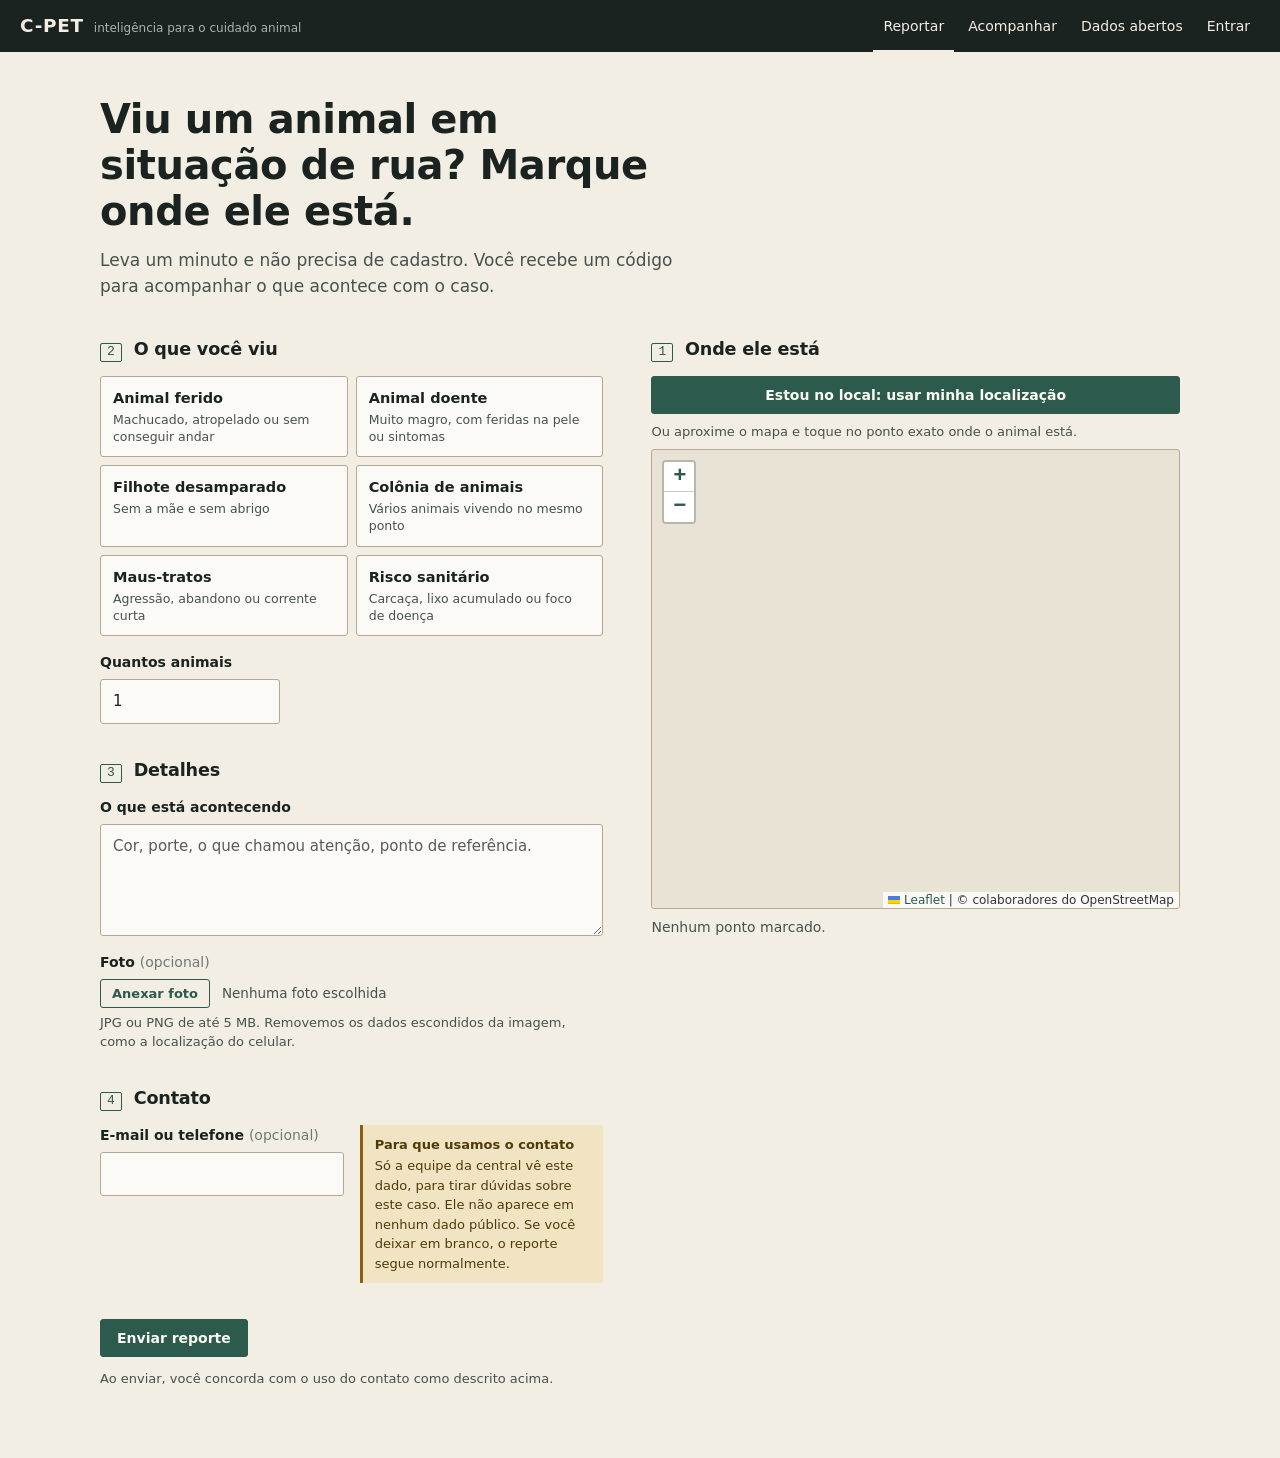
==== src/main/resources/static/index.html @ e772017a "Reporte: rótulo Anexar foto com nome do arquivo e painel centrado nos bairros Co-Authored-By: Claude" ====
<!DOCTYPE html>
<html lang="pt-BR">
<head>
  <meta charset="utf-8">
  <meta name="viewport" content="width=device-width, initial-scale=1">
  <title>Reportar um animal | C-PET</title>
  <meta name="description" content="Reporte um animal em situação de rua e acompanhe o atendimento pelo código do caso.">
  <link rel="stylesheet" href="vendor/bootstrap.min.css">
  <link rel="stylesheet" href="vendor/leaflet/leaflet.css">
  <link rel="stylesheet" href="css/app.css">
  <link rel="stylesheet" href="css/cidadao.css">
</head>
<body>
  <div id="cabecalho"></div>

  <main id="tela-form">
    <section class="abertura">
      <h1>Viu um animal em situação de rua? Marque onde ele está.</h1>
      <p>Leva um minuto e não precisa de cadastro. Você recebe um código para acompanhar o que acontece com o caso.</p>
    </section>

    <form id="form" class="pagina reportar" novalidate>
      <div>
        <section class="passo">
          <h2><span class="n">2</span>O que você viu</h2>
          <div class="tipos" role="radiogroup" aria-label="Tipo da situação">
            <div class="tipo"><input type="radio" name="tipo" id="t-FERIDO" value="FERIDO"><label for="t-FERIDO"><b>Animal ferido</b><span>Machucado, atropelado ou sem conseguir andar</span></label></div>
            <div class="tipo"><input type="radio" name="tipo" id="t-DOENTE" value="DOENTE"><label for="t-DOENTE"><b>Animal doente</b><span>Muito magro, com feridas na pele ou sintomas</span></label></div>
            <div class="tipo"><input type="radio" name="tipo" id="t-FILHOTE" value="FILHOTE"><label for="t-FILHOTE"><b>Filhote desamparado</b><span>Sem a mãe e sem abrigo</span></label></div>
            <div class="tipo"><input type="radio" name="tipo" id="t-COLONIA" value="COLONIA"><label for="t-COLONIA"><b>Colônia de animais</b><span>Vários animais vivendo no mesmo ponto</span></label></div>
            <div class="tipo"><input type="radio" name="tipo" id="t-MAUS_TRATOS" value="MAUS_TRATOS"><label for="t-MAUS_TRATOS"><b>Maus-tratos</b><span>Agressão, abandono ou corrente curta</span></label></div>
            <div class="tipo"><input type="radio" name="tipo" id="t-RISCO_SANITARIO" value="RISCO_SANITARIO"><label for="t-RISCO_SANITARIO"><b>Risco sanitário</b><span>Carcaça, lixo acumulado ou foco de doença</span></label></div>
          </div>
          <div class="erro-campo" id="erro-tipo" hidden></div>

          <div class="campo mt-3" style="max-width:180px">
            <label class="rotulo" for="qtd">Quantos animais</label>
            <input class="form-control mono" id="qtd" name="qtdAnimais" type="number" min="1" max="999" value="1" inputmode="numeric">
          </div>
        </section>

        <section class="passo">
          <h2><span class="n">3</span>Detalhes</h2>
          <div class="campo">
            <label class="rotulo" for="descricao">O que está acontecendo</label>
            <textarea class="form-control" id="descricao" name="descricao" rows="4" maxlength="1000" placeholder="Cor, porte, o que chamou atenção, ponto de referência."></textarea>
          </div>
          <div class="campo">
            <span class="rotulo" id="rotulo-foto">Foto <span class="fraco" style="font-weight:400">(opcional)</span></span>
            <div class="anexo">
              <input class="so-leitor" id="foto" name="foto" type="file" accept="image/jpeg,image/png" aria-describedby="rotulo-foto">
              <label class="btn-c sec pequeno" for="foto">Anexar foto</label>
              <span class="nome-arquivo" id="nome-foto" aria-live="polite">Nenhuma foto escolhida</span>
            </div>
            <span class="ajuda">JPG ou PNG de até 5 MB. Removemos os dados escondidos da imagem, como a localização do celular.</span>
            <div class="erro-campo" id="erro-foto" hidden></div>
          </div>
        </section>

        <section class="passo">
          <h2><span class="n">4</span>Contato</h2>
          <div class="linha-contato">
            <div class="campo mb-0">
              <label class="rotulo" for="contato">E-mail ou telefone <span class="fraco" style="font-weight:400">(opcional)</span></label>
              <input class="form-control" id="contato" name="contato" type="text" maxlength="120" autocomplete="off">
            </div>
            <div class="aviso-consent" id="consentimento">
              <b>Para que usamos o contato</b>
              Só a equipe da central vê este dado, para tirar dúvidas sobre este caso. Ele não aparece em nenhum dado público. Se você deixar em branco, o reporte segue normalmente.
            </div>
          </div>
        </section>

        <div class="alerta-erro mb-3" id="erro-geral" role="alert" tabindex="-1" hidden></div>
        <div class="acoes-form">
          <button class="btn-c" type="submit" id="enviar">Enviar reporte</button>
          <span class="ajuda-envio">Ao enviar, você concorda com o uso do contato como descrito acima.</span>
        </div>
      </div>

      <div class="coluna-mapa">
        <section class="passo" style="margin-bottom:0">
          <h2><span class="n">1</span>Onde ele está</h2>
          <button class="btn-c cheio" type="button" id="localizar">Estou no local: usar minha localização</button>
          <p class="ajuda-envio my-2">Ou aproxime o mapa e toque no ponto exato onde o animal está.</p>
          <div id="mapa" class="mapa" role="application" aria-label="Mapa para marcar o local"></div>
          <p class="leitura-local" id="leitura-local" aria-live="polite">Nenhum ponto marcado.</p>
          <div class="erro-campo" id="erro-local" hidden></div>
        </section>
      </div>
    </form>
  </main>

  <main id="tela-recebido" class="recebido" hidden>
    <h1 id="rec-titulo">Reporte recebido.</h1>
    <div class="carimbo" id="codigo" aria-label="Código de acompanhamento"></div>
    <p id="rec-texto"></p>
    <p>Anote ou tire um print deste código. Com ele você acompanha cada etapa, sem login. Neste aparelho, a página Acompanhar também lembra dele.</p>
    <div class="acoes-form">
      <a class="btn-c" id="ver-andamento" href="acompanhar.html">Acompanhar este caso</a>
      <button class="btn-c sec" type="button" id="copiar">Copiar código</button>
      <a class="btn-c sec" href="index.html">Reportar outro animal</a>
    </div>
  </main>

  <script src="vendor/leaflet/leaflet.js"></script>
  <script src="js/app.js"></script>
  <script src="js/index.js"></script>
</body>
</html>
---- src/main/resources/static/css/app.css ----
/* C-PET: tokens e componentes. Bootstrap fica só com grade e campos. */

@font-face { font-family: "Schibsted Grotesk"; font-weight: 400; font-display: swap; src: url("../fonts/schibsted-grotesk-400.woff2") format("woff2"); }
@font-face { font-family: "Schibsted Grotesk"; font-weight: 500; font-display: swap; src: url("../fonts/schibsted-grotesk-500.woff2") format("woff2"); }
@font-face { font-family: "Schibsted Grotesk"; font-weight: 600; font-display: swap; src: url("../fonts/schibsted-grotesk-600.woff2") format("woff2"); }
@font-face { font-family: "Schibsted Grotesk"; font-weight: 700; font-display: swap; src: url("../fonts/schibsted-grotesk-700.woff2") format("woff2"); }
@font-face { font-family: "IBM Plex Mono"; font-weight: 400; font-display: swap; src: url("../fonts/ibm-plex-mono-400.woff2") format("woff2"); }
@font-face { font-family: "IBM Plex Mono"; font-weight: 500; font-display: swap; src: url("../fonts/ibm-plex-mono-500.woff2") format("woff2"); }

:root {
  --papel: #F2EEE4;
  --papel-2: #E9E3D5;
  --superficie: #FBFAF6;
  --tinta: #1B2320;
  --tinta-2: #46524C;
  --tinta-3: #6E7A73;
  --linha: #D6CFBF;
  --linha-forte: #B3AA95;
  --musgo: #2C5A4C;
  --musgo-escuro: #1F4136;
  --musgo-claro: #DAE7DF;
  --ferrugem: #B8431D;
  --ferrugem-escuro: #8F3112;
  --ferrugem-claro: #F4DDD3;
  --ocre: #8A5F0E;
  --ocre-claro: #F1E4C3;
  --ok: #2F6B43;

  --fonte: "Schibsted Grotesk", system-ui, sans-serif;
  --mono: "IBM Plex Mono", ui-monospace, monospace;
  --raio: 3px;
  --t: 120ms ease;
}

*, *::before, *::after { box-sizing: border-box; }

html { -webkit-text-size-adjust: 100%; }

body {
  margin: 0;
  background: var(--papel);
  color: var(--tinta);
  font-family: var(--fonte);
  font-size: 15px;
  line-height: 1.5;
  --bs-body-font-family: var(--fonte);
  --bs-body-bg: var(--papel);
  --bs-body-color: var(--tinta);
}

h1, h2, h3, h4 { font-weight: 700; line-height: 1.15; letter-spacing: -0.01em; margin: 0; }
h1 { font-size: clamp(1.7rem, 4.5vw, 2.5rem); }
h2 { font-size: 1.25rem; }
h3 { font-size: 1rem; }
p { margin: 0; }
a { color: var(--musgo); text-underline-offset: 3px; }
a:hover { color: var(--musgo-escuro); }
.mono { font-family: var(--mono); font-feature-settings: "zero" 0; }
.suave { color: var(--tinta-2); }
.fraco { color: var(--tinta-3); }
.so-leitor { position: absolute; width: 1px; height: 1px; overflow: hidden; clip: rect(0 0 0 0); white-space: nowrap; }

:focus-visible { outline: 2px solid var(--musgo); outline-offset: 2px; }

/* Faixa de dados simulados e cabeçalho */
.faixa-demo {
  background: var(--ocre-claro);
  border-bottom: 1px solid #D9C48E;
  color: #5E4209;
  font-size: 12.5px;
  font-weight: 500;
  text-align: center;
  padding: 5px 12px;
  letter-spacing: 0.01em;
}

.topo {
  background: var(--tinta);
  color: var(--papel);
  display: flex;
  align-items: center;
  gap: 24px;
  padding: 0 20px;
  min-height: 52px;
}
.topo a { color: var(--papel); text-decoration: none; }
.marca { font-weight: 700; font-size: 1.15rem; letter-spacing: 0.04em; display: flex; align-items: baseline; gap: 10px; }
.marca small { font-weight: 400; font-size: 12px; color: #A9B3AC; letter-spacing: 0; }
.topo nav { display: flex; gap: 4px; flex-wrap: wrap; margin-left: auto; align-items: center; }
.topo nav a {
  padding: 15px 10px 13px;
  font-size: 14px;
  border-bottom: 2px solid transparent;
  transition: border-color var(--t), color var(--t);
}
.topo nav a:hover { border-bottom-color: #7FA392; }
.topo nav a[aria-current="page"] { border-bottom-color: var(--papel); }
.topo .usuario { font-size: 13px; color: #C9D1CB; display: flex; align-items: center; gap: 12px; }
.topo .usuario button {
  background: none; border: 1px solid #5B6862; color: var(--papel); border-radius: var(--raio);
  padding: 4px 10px; font: inherit; font-size: 12.5px; cursor: pointer; transition: background var(--t);
}
.topo .usuario button:hover { background: #2B3631; }

/* Botões */
.btn-c {
  display: inline-flex; align-items: center; justify-content: center; gap: 8px;
  font: inherit; font-weight: 600; font-size: 14px; line-height: 1;
  padding: 11px 16px; border-radius: var(--raio);
  border: 1px solid var(--musgo); background: var(--musgo); color: var(--superficie);
  cursor: pointer; text-decoration: none;
  transition: background var(--t), border-color var(--t), transform var(--t), color var(--t);
}
.btn-c:hover { background: var(--musgo-escuro); border-color: var(--musgo-escuro); color: var(--superficie); }
.btn-c:active { transform: translateY(1px); }
.btn-c[disabled] { opacity: 0.45; cursor: not-allowed; transform: none; }
.btn-c.sec { background: transparent; color: var(--musgo); }
.btn-c.sec:hover { background: var(--musgo-claro); color: var(--musgo-escuro); }
.btn-c.perigo { background: transparent; color: var(--ferrugem); border-color: var(--ferrugem); }
.btn-c.perigo:hover { background: var(--ferrugem-claro); color: var(--ferrugem-escuro); }
.btn-c.pequeno { padding: 7px 11px; font-size: 13px; }
.btn-c.cheio { width: 100%; }

/* Campos */
.campo { display: block; margin-bottom: 16px; }
.campo > .rotulo { display: block; font-weight: 600; font-size: 14px; margin-bottom: 6px; }
.campo .ajuda { display: block; color: var(--tinta-2); font-size: 13px; margin-top: 5px; }
.form-control, .form-select, textarea.form-control {
  background: var(--superficie); border: 1px solid var(--linha-forte); border-radius: var(--raio);
  color: var(--tinta); font-family: var(--fonte); font-size: 15px; padding: 10px 12px;
  transition: border-color var(--t), box-shadow var(--t);
}
.form-control:focus, .form-select:focus { border-color: var(--musgo); box-shadow: 0 0 0 2px var(--musgo-claro); background: var(--superficie); color: var(--tinta); }
.erro-campo { color: var(--ferrugem-escuro); font-size: 13.5px; margin-top: 6px; }
.alerta-erro { border: 1px solid var(--ferrugem); background: var(--ferrugem-claro); color: var(--ferrugem-escuro); padding: 10px 12px; border-radius: var(--raio); font-size: 14px; }

/* Chips */
.chip {
  display: inline-flex; align-items: center; font-size: 11.5px; font-weight: 600; letter-spacing: 0.03em;
  text-transform: uppercase; padding: 2px 7px; border-radius: 2px; border: 1px solid var(--linha-forte);
  color: var(--tinta-2); background: transparent; white-space: nowrap;
}
.chip.REPORTADO { color: var(--ocre); border-color: #C9AE6B; background: var(--ocre-claro); }
.chip.TRIAGEM { color: var(--tinta); border-color: var(--tinta-2); }
.chip.ENCAMINHADO { color: var(--musgo-escuro); border-color: var(--musgo); background: var(--musgo-claro); }
.chip.ATENDIDO { color: #fff; border-color: var(--ok); background: var(--ok); }
.chip.ARQUIVADO { color: var(--tinta-3); border-style: dashed; }

/* Score */
.score {
  font-family: var(--mono); font-weight: 500; font-size: 13px; min-width: 2.4em; text-align: center;
  padding: 2px 5px; border-radius: 2px; border: 1px solid var(--linha-forte); background: var(--superficie);
}
.score.alto { background: var(--ferrugem); border-color: var(--ferrugem); color: #fff; }
.score.medio { background: var(--ocre-claro); border-color: #C9AE6B; color: var(--ocre); }
.score.baixo { color: var(--tinta-2); }

/* Estruturas de página */
.pagina { max-width: 1120px; margin: 0 auto; padding: 40px 20px 72px; }
.cartao { background: var(--superficie); border: 1px solid var(--linha); border-radius: var(--raio); }
.titulo-secao { font-size: 12px; text-transform: uppercase; letter-spacing: 0.09em; font-weight: 700; color: var(--tinta-2); margin-bottom: 10px; }

.mapa { width: 100%; background: var(--papel-2); border: 1px solid var(--linha-forte); border-radius: var(--raio); z-index: 0; }
.leaflet-container { font-family: var(--fonte); }
.leaflet-container a { color: var(--musgo); }

/* Linha do tempo */
.linha-tempo { list-style: none; margin: 0; padding: 0; position: relative; }
.linha-tempo li { position: relative; padding: 0 0 20px 28px; }
.linha-tempo li::before { content: ""; position: absolute; left: 6px; top: 6px; bottom: -6px; width: 1px; background: var(--linha-forte); }
.linha-tempo li:last-child::before { display: none; }
.linha-tempo li::after {
  content: ""; position: absolute; left: 0; top: 4px; width: 13px; height: 13px; border-radius: 50%;
  background: var(--musgo); border: 2px solid var(--superficie); box-shadow: 0 0 0 1px var(--musgo);
}
.linha-tempo li.futuro::after { background: var(--superficie); box-shadow: 0 0 0 1px var(--linha-forte); }
.linha-tempo li.futuro { color: var(--tinta-3); }
.linha-tempo .quando { font-family: var(--mono); font-size: 12.5px; color: var(--tinta-2); }
.linha-tempo strong { display: block; font-weight: 600; }

@media (max-width: 640px) {
  body { font-size: 15px; }
  .topo { padding: 0 14px; gap: 12px; flex-wrap: wrap; }
  .topo nav { margin-left: 0; width: 100%; }
  .topo nav a { padding: 8px 8px 6px; }
  .pagina { padding: 28px 16px 56px; }
}

@media (prefers-reduced-motion: reduce) {
  * { transition: none !important; }
}
---- src/main/resources/static/css/cidadao.css ----
/* Telas do cidadão: mais respiro, uma tarefa por tela. */

.abertura { padding: 44px 20px 8px; max-width: 1120px; margin: 0 auto; }
.abertura h1 { max-width: 20ch; }
.abertura p { margin-top: 14px; max-width: 56ch; font-size: 17px; color: var(--tinta-2); }

.reportar { display: grid; grid-template-columns: minmax(0, 1fr) minmax(0, 1.05fr); gap: 48px; padding-top: 32px; align-items: start; }
.reportar .coluna-mapa { position: sticky; top: 16px; }
.reportar .mapa { height: 460px; }
.leitura-local { font-size: 14px; margin-top: 8px; min-height: 20px; color: var(--tinta-2); }
.leitura-local.ok { color: var(--musgo-escuro); font-weight: 600; }

.passo { margin-bottom: 36px; }
.passo > h2 { display: flex; align-items: baseline; gap: 12px; font-size: 1.1rem; margin-bottom: 14px; }
.passo > h2 .n { font-family: var(--mono); font-weight: 500; font-size: 13px; color: var(--musgo); border: 1px solid var(--musgo); border-radius: 2px; padding: 1px 6px; }

.tipos { display: grid; grid-template-columns: 1fr 1fr; gap: 8px; }
.tipo { position: relative; }
.tipo input { position: absolute; opacity: 0; inset: 0; cursor: pointer; }
.tipo label {
  display: block; height: 100%; padding: 11px 12px; background: var(--superficie);
  border: 1px solid var(--linha-forte); border-radius: var(--raio); cursor: pointer;
  transition: border-color var(--t), background var(--t);
}
.tipo label b { display: block; font-size: 14.5px; }
.tipo label span { display: block; font-size: 12.5px; color: var(--tinta-2); margin-top: 2px; line-height: 1.35; }
.tipo input:hover + label { border-color: var(--musgo); }
.tipo input:checked + label { border-color: var(--musgo); background: var(--musgo-claro); box-shadow: inset 0 0 0 1px var(--musgo); }
.tipo input:focus-visible + label { outline: 2px solid var(--musgo); outline-offset: 2px; }

.linha-contato { display: grid; grid-template-columns: minmax(0, 1fr) minmax(0, 1fr); gap: 16px; align-items: start; }
.aviso-consent { border-left: 3px solid var(--ocre); background: var(--ocre-claro); padding: 10px 12px; font-size: 13px; color: #4F3A0A; border-radius: 0 var(--raio) var(--raio) 0; }
.aviso-consent b { display: block; margin-bottom: 2px; }

.acoes-form { display: flex; gap: 12px; align-items: center; flex-wrap: wrap; }
.ajuda-envio { font-size: 13px; color: var(--tinta-2); }

/* Confirmação */
.recebido { max-width: 640px; margin: 0 auto; padding: 48px 20px 80px; }
.carimbo {
  display: inline-block; margin: 22px 0 14px; padding: 14px 22px; border: 2px solid var(--tinta);
  font-family: var(--mono); font-weight: 500; font-size: clamp(1.9rem, 8vw, 2.8rem); letter-spacing: 0.08em;
  transform: rotate(-1.5deg); background: var(--superficie);
}
.recebido .acoes-form { margin-top: 26px; }
.recebido p { max-width: 54ch; color: var(--tinta-2); font-size: 16px; }
.recebido p + p { margin-top: 10px; }

/* Acompanhar */
.busca { display: flex; gap: 10px; max-width: 480px; margin-top: 22px; }
.busca input { font-family: var(--mono); text-transform: uppercase; letter-spacing: 0.06em; font-size: 16px; }
.resultado { margin-top: 36px; display: grid; grid-template-columns: minmax(0, 300px) minmax(0, 1fr); gap: 48px; max-width: 860px; }
.resultado dl { margin: 0; }
.resultado dt { font-size: 12px; text-transform: uppercase; letter-spacing: 0.08em; color: var(--tinta-2); font-weight: 700; margin-top: 16px; }
.resultado dt:first-child { margin-top: 0; }
.resultado dd { margin: 3px 0 0; font-size: 16px; }

/* Entrar */
.usuarios { display: grid; grid-template-columns: repeat(3, minmax(0, 1fr)); gap: 12px; margin-top: 28px; }
.usuario-cartao {
  text-align: left; font: inherit; color: inherit; background: var(--superficie);
  border: 1px solid var(--linha-forte); border-radius: var(--raio); padding: 16px; cursor: pointer;
  transition: border-color var(--t), background var(--t);
}
.usuario-cartao:hover { border-color: var(--musgo); background: var(--musgo-claro); }
.usuario-cartao b { display: block; font-size: 16px; }
.usuario-cartao .perfil { margin-top: 10px; display: inline-block; }
.usuario-cartao span.onde { display: block; font-size: 13.5px; color: var(--tinta-2); margin-top: 2px; }

/* Dados abertos */
.numeros { display: grid; grid-template-columns: repeat(3, minmax(0, 1fr)); border: 1px solid var(--linha-forte); background: var(--superficie); margin-top: 28px; }
.numeros > div { padding: 16px 18px; border-left: 1px solid var(--linha); }
.numeros > div:first-child { border-left: 0; }
.numeros .valor { font-family: var(--mono); font-size: 2rem; font-weight: 500; line-height: 1.1; }
.numeros .rotulo { font-size: 13px; color: var(--tinta-2); margin-top: 4px; }
.dados-grade { display: grid; grid-template-columns: minmax(0, 1.25fr) minmax(0, 1fr); gap: 36px; margin-top: 36px; align-items: start; }
.dados-grade .mapa { height: 480px; }
.tabela-bairros { width: 100%; border-collapse: collapse; font-size: 14px; }
.tabela-bairros th { text-align: left; font-size: 12px; text-transform: uppercase; letter-spacing: 0.07em; color: var(--tinta-2); padding: 0 8px 8px 0; border-bottom: 1px solid var(--tinta); }
.tabela-bairros td { padding: 10px 8px 10px 0; border-bottom: 1px solid var(--linha); vertical-align: middle; }
.tabela-bairros tbody th { font-size: 14px; font-weight: 600; text-transform: none; letter-spacing: 0; color: var(--tinta); padding: 10px 8px 10px 0; border-bottom: 1px solid var(--linha); }
.tabela-bairros .num { font-family: var(--mono); text-align: right; }
.barra { height: 6px; background: var(--papel-2); width: 100%; min-width: 60px; }
.barra i { display: block; height: 100%; background: var(--ferrugem); }
.legenda { display: flex; gap: 14px; align-items: center; font-size: 12.5px; color: var(--tinta-2); margin-top: 10px; flex-wrap: wrap; }
.legenda span.q { display: inline-block; width: 14px; height: 14px; margin-right: 5px; vertical-align: -2px; border: 1px solid rgba(0,0,0,.2); }
.nota-privacidade { margin-top: 28px; font-size: 13.5px; color: var(--tinta-2); max-width: 70ch; }

@media (max-width: 900px) {
  .reportar, .dados-grade, .resultado { grid-template-columns: minmax(0, 1fr); gap: 28px; }
  .reportar .coluna-mapa { position: static; order: -1; }
  .reportar .mapa { height: 320px; }
  .usuarios { grid-template-columns: minmax(0, 1fr); }
}
@media (max-width: 560px) {
  .tipos, .linha-contato { grid-template-columns: minmax(0, 1fr); }
  .abertura { padding-top: 30px; }
  .numeros .valor { font-size: 1.5rem; }
  .numeros > div { padding: 12px; }
  .dados-grade .mapa { height: 320px; }
}

/* Dados abertos: filtro, bolhas numeradas e ranking */
.filtro-tipo { margin-top: 28px; max-width: 320px; }
.filtro-tipo .rotulo { display: block; font-weight: 600; font-size: 14px; margin-bottom: 6px; }
.bolha {
  display: flex; align-items: center; justify-content: center; border-radius: 50%; border: 1px solid #1B2320;
  font-family: var(--mono); font-weight: 500; font-size: 13px; opacity: 0.92; cursor: pointer;
}
.ranking { list-style: none; margin: 0; padding: 0; }
.ranking li { display: grid; grid-template-columns: 34px minmax(0, 1fr); gap: 12px; align-items: center; padding: 9px 0; border-top: 1px solid var(--linha); }
.ranking li:first-child { border-top: 1px solid var(--tinta); }
.ranking b { display: block; font-weight: 600; }
.ranking small { display: block; color: var(--tinta-2); font-size: 12.5px; }
.bolha-mini { display: flex; align-items: center; justify-content: center; width: 34px; height: 34px; border-radius: 50%; border: 1px solid #1B2320; font-family: var(--mono); font-weight: 500; }

/* Campo de foto com rótulo próprio */
.anexo { display: flex; align-items: center; gap: 12px; flex-wrap: wrap; }
.anexo input:focus-visible + label { outline: 2px solid var(--musgo); outline-offset: 2px; }
.nome-arquivo { font-size: 13.5px; color: var(--tinta-2); overflow-wrap: anywhere; }
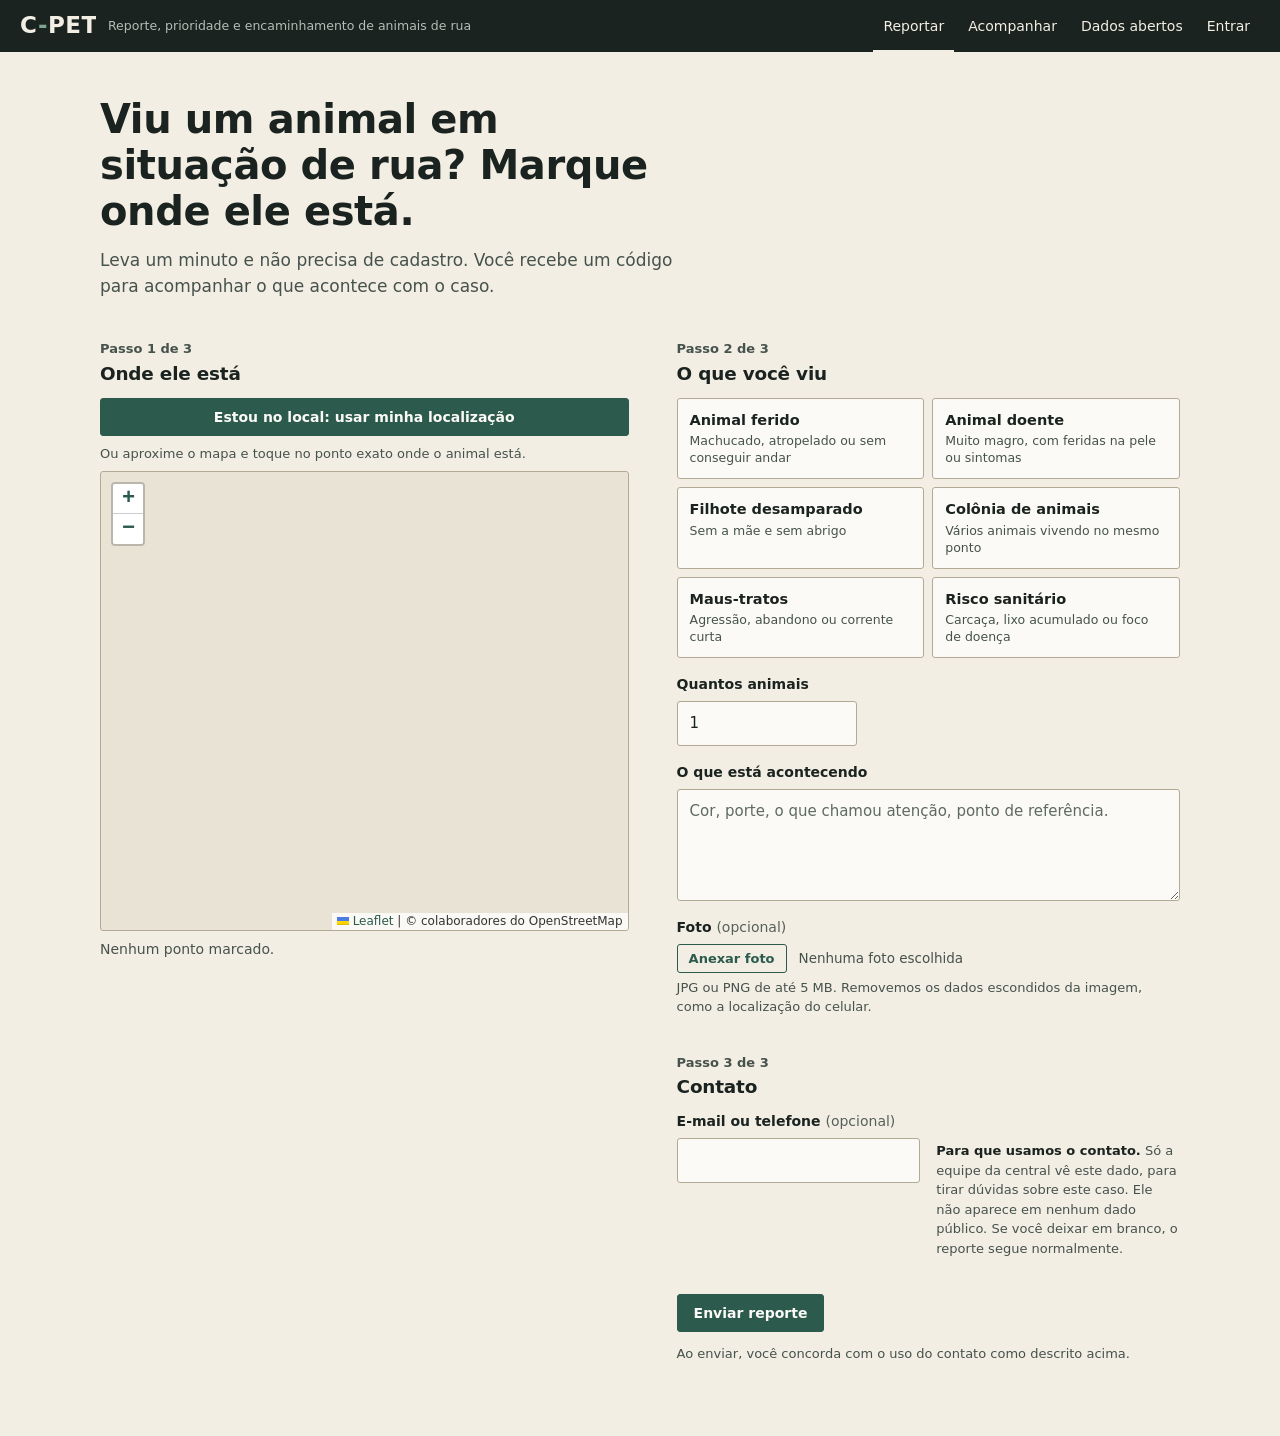
==== commit 2ba109c5: "Visual: passos em texto, tipografia, tiles em tons neutros, foco e contraste, wordmark em SVG Co-Aut" ====
--- a/src/main/resources/static/index.html
+++ b/src/main/resources/static/index.html
@@ -20,9 +20,22 @@
     </section>
 
     <form id="form" class="pagina reportar" novalidate>
+      <div class="coluna-mapa">
+        <section class="passo" style="margin-bottom:0">
+          <p class="passo-rotulo">Passo 1 de 3</p>
+          <h2>Onde ele está</h2>
+          <button class="btn-c cheio" type="button" id="localizar">Estou no local: usar minha localização</button>
+          <p class="ajuda-envio my-2">Ou aproxime o mapa e toque no ponto exato onde o animal está.</p>
+          <div id="mapa" class="mapa" role="application" aria-label="Mapa para marcar o local"></div>
+          <p class="leitura-local" id="leitura-local" aria-live="polite">Nenhum ponto marcado.</p>
+          <div class="erro-campo" id="erro-local" hidden></div>
+        </section>
+      </div>
+
       <div>
         <section class="passo">
-          <h2><span class="n">2</span>O que você viu</h2>
+          <p class="passo-rotulo">Passo 2 de 3</p>
+          <h2>O que você viu</h2>
           <div class="tipos" role="radiogroup" aria-label="Tipo da situação">
             <div class="tipo"><input type="radio" name="tipo" id="t-FERIDO" value="FERIDO"><label for="t-FERIDO"><b>Animal ferido</b><span>Machucado, atropelado ou sem conseguir andar</span></label></div>
             <div class="tipo"><input type="radio" name="tipo" id="t-DOENTE" value="DOENTE"><label for="t-DOENTE"><b>Animal doente</b><span>Muito magro, com feridas na pele ou sintomas</span></label></div>
@@ -37,10 +50,6 @@
             <label class="rotulo" for="qtd">Quantos animais</label>
             <input class="form-control mono" id="qtd" name="qtdAnimais" type="number" min="1" max="999" value="1" inputmode="numeric">
           </div>
-        </section>
-
-        <section class="passo">
-          <h2><span class="n">3</span>Detalhes</h2>
           <div class="campo">
             <label class="rotulo" for="descricao">O que está acontecendo</label>
             <textarea class="form-control" id="descricao" name="descricao" rows="4" maxlength="1000" placeholder="Cor, porte, o que chamou atenção, ponto de referência."></textarea>
@@ -58,16 +67,14 @@
         </section>
 
         <section class="passo">
-          <h2><span class="n">4</span>Contato</h2>
+          <p class="passo-rotulo">Passo 3 de 3</p>
+          <h2>Contato</h2>
           <div class="linha-contato">
             <div class="campo mb-0">
               <label class="rotulo" for="contato">E-mail ou telefone <span class="fraco" style="font-weight:400">(opcional)</span></label>
               <input class="form-control" id="contato" name="contato" type="text" maxlength="120" autocomplete="off">
             </div>
-            <div class="aviso-consent" id="consentimento">
-              <b>Para que usamos o contato</b>
-              Só a equipe da central vê este dado, para tirar dúvidas sobre este caso. Ele não aparece em nenhum dado público. Se você deixar em branco, o reporte segue normalmente.
-            </div>
+            <p class="nota-consent" id="consentimento"><b>Para que usamos o contato.</b> Só a equipe da central vê este dado, para tirar dúvidas sobre este caso. Ele não aparece em nenhum dado público. Se você deixar em branco, o reporte segue normalmente.</p>
           </div>
         </section>
 
@@ -76,17 +83,6 @@
           <button class="btn-c" type="submit" id="enviar">Enviar reporte</button>
           <span class="ajuda-envio">Ao enviar, você concorda com o uso do contato como descrito acima.</span>
         </div>
-      </div>
-
-      <div class="coluna-mapa">
-        <section class="passo" style="margin-bottom:0">
-          <h2><span class="n">1</span>Onde ele está</h2>
-          <button class="btn-c cheio" type="button" id="localizar">Estou no local: usar minha localização</button>
-          <p class="ajuda-envio my-2">Ou aproxime o mapa e toque no ponto exato onde o animal está.</p>
-          <div id="mapa" class="mapa" role="application" aria-label="Mapa para marcar o local"></div>
-          <p class="leitura-local" id="leitura-local" aria-live="polite">Nenhum ponto marcado.</p>
-          <div class="erro-campo" id="erro-local" hidden></div>
-        </section>
       </div>
     </form>
   </main>
--- a/src/main/resources/static/css/app.css
+++ b/src/main/resources/static/css/app.css
@@ -13,7 +13,7 @@
   --superficie: #FBFAF6;
   --tinta: #1B2320;
   --tinta-2: #46524C;
-  --tinta-3: #6E7A73;
+  --tinta-3: #56615A;
   --linha: #D6CFBF;
   --linha-forte: #B3AA95;
   --musgo: #2C5A4C;
@@ -22,7 +22,7 @@
   --ferrugem: #B8431D;
   --ferrugem-escuro: #8F3112;
   --ferrugem-claro: #F4DDD3;
-  --ocre: #8A5F0E;
+  --ocre: #7A530A;
   --ocre-claro: #F1E4C3;
   --ok: #2F6B43;
 
@@ -84,8 +84,11 @@
   min-height: 52px;
 }
 .topo a { color: var(--papel); text-decoration: none; }
-.marca { font-weight: 700; font-size: 1.15rem; letter-spacing: 0.04em; display: flex; align-items: baseline; gap: 10px; }
-.marca small { font-weight: 400; font-size: 12px; color: #A9B3AC; letter-spacing: 0; }
+.marca { display: flex; align-items: center; gap: 12px; }
+.wordmark { display: block; color: var(--papel); }
+.wordmark text { font-family: var(--fonte); font-weight: 700; font-size: 23px; letter-spacing: 0.02em; fill: currentColor; }
+.wordmark .hifen { fill: #7FA392; }
+.marca small { font-weight: 400; font-size: 12.5px; color: #B4BDB6; letter-spacing: 0; }
 .topo nav { display: flex; gap: 4px; flex-wrap: wrap; margin-left: auto; align-items: center; }
 .topo nav a {
   padding: 15px 10px 13px;
@@ -158,7 +161,7 @@
 /* Estruturas de página */
 .pagina { max-width: 1120px; margin: 0 auto; padding: 40px 20px 72px; }
 .cartao { background: var(--superficie); border: 1px solid var(--linha); border-radius: var(--raio); }
-.titulo-secao { font-size: 12px; text-transform: uppercase; letter-spacing: 0.09em; font-weight: 700; color: var(--tinta-2); margin-bottom: 10px; }
+.titulo-secao { font-size: 13px; font-weight: 600; color: var(--tinta-2); margin-bottom: 10px; }
 
 .mapa { width: 100%; background: var(--papel-2); border: 1px solid var(--linha-forte); border-radius: var(--raio); z-index: 0; }
 .leaflet-container { font-family: var(--fonte); }
@@ -180,6 +183,8 @@
 
 @media (max-width: 640px) {
   body { font-size: 15px; }
+  .marca small { display: none; }
+  .marca { padding: 12px 0 0; }
   .topo { padding: 0 14px; gap: 12px; flex-wrap: wrap; }
   .topo nav { margin-left: 0; width: 100%; }
   .topo nav a { padding: 8px 8px 6px; }
@@ -189,3 +194,15 @@
 @media (prefers-reduced-motion: reduce) {
   * { transition: none !important; }
 }
+
+/* Mapas: tiles dessaturados para os pinos e as células aparecerem */
+.leaflet-tile-pane { filter: grayscale(.85) sepia(.12) brightness(1.04); }
+
+/* Foco visível em campos, botões, cartões e links */
+.form-control:focus-visible, .form-select:focus-visible, textarea.form-control:focus-visible {
+  outline: 2px solid var(--musgo); outline-offset: 2px; border-color: var(--musgo);
+}
+.topo a:focus-visible, .topo button:focus-visible { outline-color: var(--papel); }
+.fila li button:focus-visible, .item-alerta:focus-visible { outline-offset: -3px; }
+.usuario-cartao:focus-visible, .btn-alerta:focus-visible { outline-offset: 2px; }
+.form-control::placeholder, textarea.form-control::placeholder { color: #5F6A64; opacity: 1; }
--- a/src/main/resources/static/css/cidadao.css
+++ b/src/main/resources/static/css/cidadao.css
@@ -4,15 +4,15 @@
 .abertura h1 { max-width: 20ch; }
 .abertura p { margin-top: 14px; max-width: 56ch; font-size: 17px; color: var(--tinta-2); }
 
-.reportar { display: grid; grid-template-columns: minmax(0, 1fr) minmax(0, 1.05fr); gap: 48px; padding-top: 32px; align-items: start; }
+.reportar { display: grid; grid-template-columns: minmax(0, 1.05fr) minmax(0, 1fr); gap: 48px; padding-top: 32px; align-items: start; }
 .reportar .coluna-mapa { position: sticky; top: 16px; }
 .reportar .mapa { height: 460px; }
 .leitura-local { font-size: 14px; margin-top: 8px; min-height: 20px; color: var(--tinta-2); }
 .leitura-local.ok { color: var(--musgo-escuro); font-weight: 600; }
 
 .passo { margin-bottom: 36px; }
-.passo > h2 { display: flex; align-items: baseline; gap: 12px; font-size: 1.1rem; margin-bottom: 14px; }
-.passo > h2 .n { font-family: var(--mono); font-weight: 500; font-size: 13px; color: var(--musgo); border: 1px solid var(--musgo); border-radius: 2px; padding: 1px 6px; }
+.passo > h2 { font-size: 1.15rem; margin-bottom: 14px; }
+.passo-rotulo { font-size: 13px; font-weight: 600; color: var(--tinta-2); margin: 0 0 4px; }
 
 .tipos { display: grid; grid-template-columns: 1fr 1fr; gap: 8px; }
 .tipo { position: relative; }
@@ -29,8 +29,8 @@
 .tipo input:focus-visible + label { outline: 2px solid var(--musgo); outline-offset: 2px; }
 
 .linha-contato { display: grid; grid-template-columns: minmax(0, 1fr) minmax(0, 1fr); gap: 16px; align-items: start; }
-.aviso-consent { border-left: 3px solid var(--ocre); background: var(--ocre-claro); padding: 10px 12px; font-size: 13px; color: #4F3A0A; border-radius: 0 var(--raio) var(--raio) 0; }
-.aviso-consent b { display: block; margin-bottom: 2px; }
+.nota-consent { margin: 0; font-size: 13px; line-height: 1.5; color: var(--tinta-2); padding-top: 30px; }
+.nota-consent b { font-weight: 600; color: var(--tinta); }
 
 .acoes-form { display: flex; gap: 12px; align-items: center; flex-wrap: wrap; }
 .ajuda-envio { font-size: 13px; color: var(--tinta-2); }
@@ -51,7 +51,7 @@
 .busca input { font-family: var(--mono); text-transform: uppercase; letter-spacing: 0.06em; font-size: 16px; }
 .resultado { margin-top: 36px; display: grid; grid-template-columns: minmax(0, 300px) minmax(0, 1fr); gap: 48px; max-width: 860px; }
 .resultado dl { margin: 0; }
-.resultado dt { font-size: 12px; text-transform: uppercase; letter-spacing: 0.08em; color: var(--tinta-2); font-weight: 700; margin-top: 16px; }
+.resultado dt { font-size: 13px; color: var(--tinta-2); font-weight: 600; margin-top: 16px; }
 .resultado dt:first-child { margin-top: 0; }
 .resultado dd { margin: 3px 0 0; font-size: 16px; }
 
@@ -76,10 +76,12 @@
 .dados-grade { display: grid; grid-template-columns: minmax(0, 1.25fr) minmax(0, 1fr); gap: 36px; margin-top: 36px; align-items: start; }
 .dados-grade .mapa { height: 480px; }
 .tabela-bairros { width: 100%; border-collapse: collapse; font-size: 14px; }
-.tabela-bairros th { text-align: left; font-size: 12px; text-transform: uppercase; letter-spacing: 0.07em; color: var(--tinta-2); padding: 0 8px 8px 0; border-bottom: 1px solid var(--tinta); }
-.tabela-bairros td { padding: 10px 8px 10px 0; border-bottom: 1px solid var(--linha); vertical-align: middle; }
-.tabela-bairros tbody th { font-size: 14px; font-weight: 600; text-transform: none; letter-spacing: 0; color: var(--tinta); padding: 10px 8px 10px 0; border-bottom: 1px solid var(--linha); }
-.tabela-bairros .num { font-family: var(--mono); text-align: right; }
+.tabela-bairros th { text-align: left; font-size: 13px; font-weight: 600; color: var(--tinta-2); padding: 0 0 8px 14px; border-bottom: 1px solid var(--tinta); }
+.tabela-bairros th:first-child, .tabela-bairros td:first-child { padding-left: 0; }
+.tabela-bairros td { padding: 10px 0 10px 14px; border-bottom: 1px solid var(--linha); vertical-align: middle; }
+.tabela-bairros tbody th { font-size: 14px; font-weight: 600; color: var(--tinta); padding: 10px 0 10px 0; border-bottom: 1px solid var(--linha); }
+.tabela-bairros th.num, .tabela-bairros td.num { text-align: right; }
+.tabela-bairros td.num { font-family: var(--mono); }
 .barra { height: 6px; background: var(--papel-2); width: 100%; min-width: 60px; }
 .barra i { display: block; height: 100%; background: var(--ferrugem); }
 .legenda { display: flex; gap: 14px; align-items: center; font-size: 12.5px; color: var(--tinta-2); margin-top: 10px; flex-wrap: wrap; }
@@ -88,12 +90,13 @@
 
 @media (max-width: 900px) {
   .reportar, .dados-grade, .resultado { grid-template-columns: minmax(0, 1fr); gap: 28px; }
-  .reportar .coluna-mapa { position: static; order: -1; }
+  .reportar .coluna-mapa { position: static; }
   .reportar .mapa { height: 320px; }
   .usuarios { grid-template-columns: minmax(0, 1fr); }
 }
 @media (max-width: 560px) {
   .tipos, .linha-contato { grid-template-columns: minmax(0, 1fr); }
+  .nota-consent { padding-top: 0; }
   .abertura { padding-top: 30px; }
   .numeros .valor { font-size: 1.5rem; }
   .numeros > div { padding: 12px; }
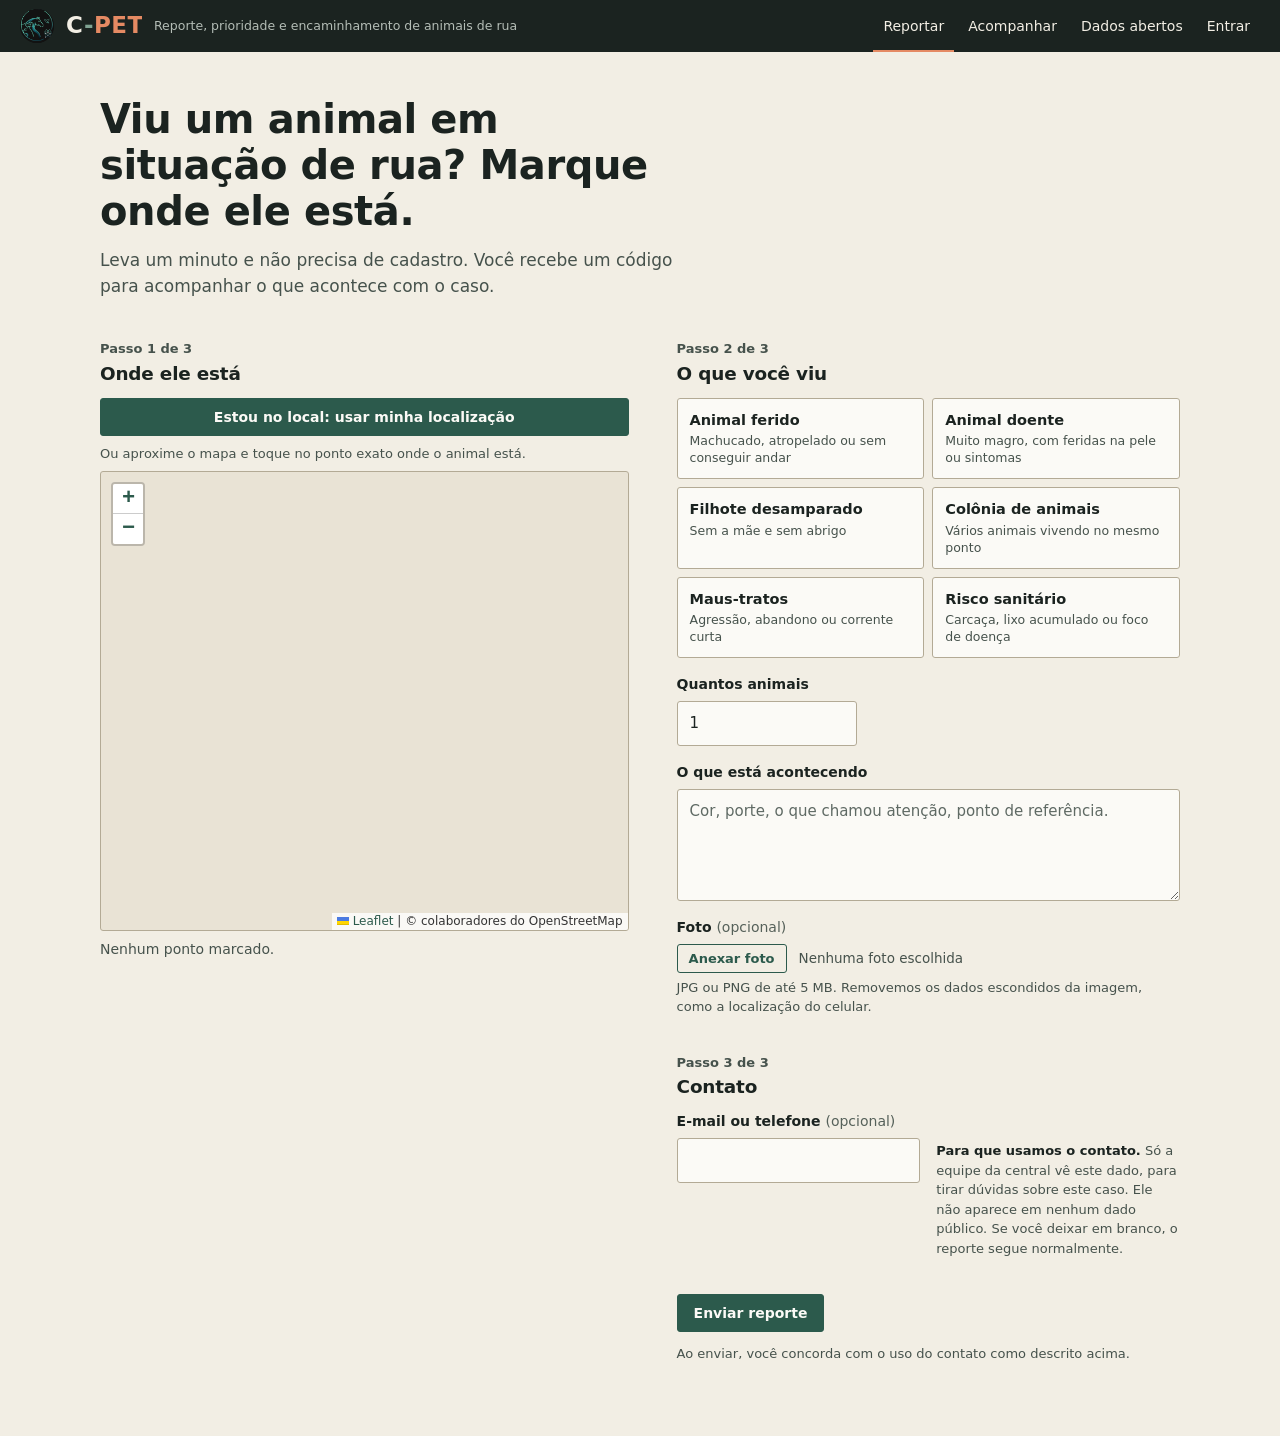
==== commit 456aa9d4: "Logo no cabeçalho e favicon, acento terracota Co-Authored-By: Claude Sonnet 5.5 <noreply@anthropic.c" ====
--- a/src/main/resources/static/index.html
+++ b/src/main/resources/static/index.html
@@ -5,6 +5,7 @@
   <meta name="viewport" content="width=device-width, initial-scale=1">
   <title>Reportar um animal | C-PET</title>
   <meta name="description" content="Reporte um animal em situação de rua e acompanhe o atendimento pelo código do caso.">
+  <link rel="icon" type="image/png" href="img/favicon.png">
   <link rel="stylesheet" href="vendor/bootstrap.min.css">
   <link rel="stylesheet" href="vendor/leaflet/leaflet.css">
   <link rel="stylesheet" href="css/app.css">
--- a/src/main/resources/static/css/app.css
+++ b/src/main/resources/static/css/app.css
@@ -88,6 +88,10 @@
 .wordmark { display: block; color: var(--papel); }
 .wordmark text { font-family: var(--fonte); font-weight: 700; font-size: 23px; letter-spacing: 0.02em; fill: currentColor; }
 .wordmark .hifen { fill: #7FA392; }
+.wordmark .pet { fill: #E58A63; }
+.emblema { position: relative; display: block; flex: none; width: 34px; height: 34px; border-radius: 50%; overflow: hidden; background: #121212; }
+.emblema img { position: absolute; width: 201%; max-width: none; left: -52.7%; top: -60.4%; }
+.emblema i { position: absolute; left: 29%; width: 42%; top: 0; height: 15%; background: #121212; }
 .marca small { font-weight: 400; font-size: 12.5px; color: #B4BDB6; letter-spacing: 0; }
 .topo nav { display: flex; gap: 4px; flex-wrap: wrap; margin-left: auto; align-items: center; }
 .topo nav a {
@@ -97,7 +101,7 @@
   transition: border-color var(--t), color var(--t);
 }
 .topo nav a:hover { border-bottom-color: #7FA392; }
-.topo nav a[aria-current="page"] { border-bottom-color: var(--papel); }
+.topo nav a[aria-current="page"] { border-bottom-color: #E58A63; }
 .topo .usuario { font-size: 13px; color: #C9D1CB; display: flex; align-items: center; gap: 12px; }
 .topo .usuario button {
   background: none; border: 1px solid #5B6862; color: var(--papel); border-radius: var(--raio);
@@ -206,3 +210,5 @@
 .fila li button:focus-visible, .item-alerta:focus-visible { outline-offset: -3px; }
 .usuario-cartao:focus-visible, .btn-alerta:focus-visible { outline-offset: 2px; }
 .form-control::placeholder, textarea.form-control::placeholder { color: #5F6A64; opacity: 1; }
+
+.nota-sim { font-size: 12.5px; color: var(--tinta-3); margin-top: 10px; }
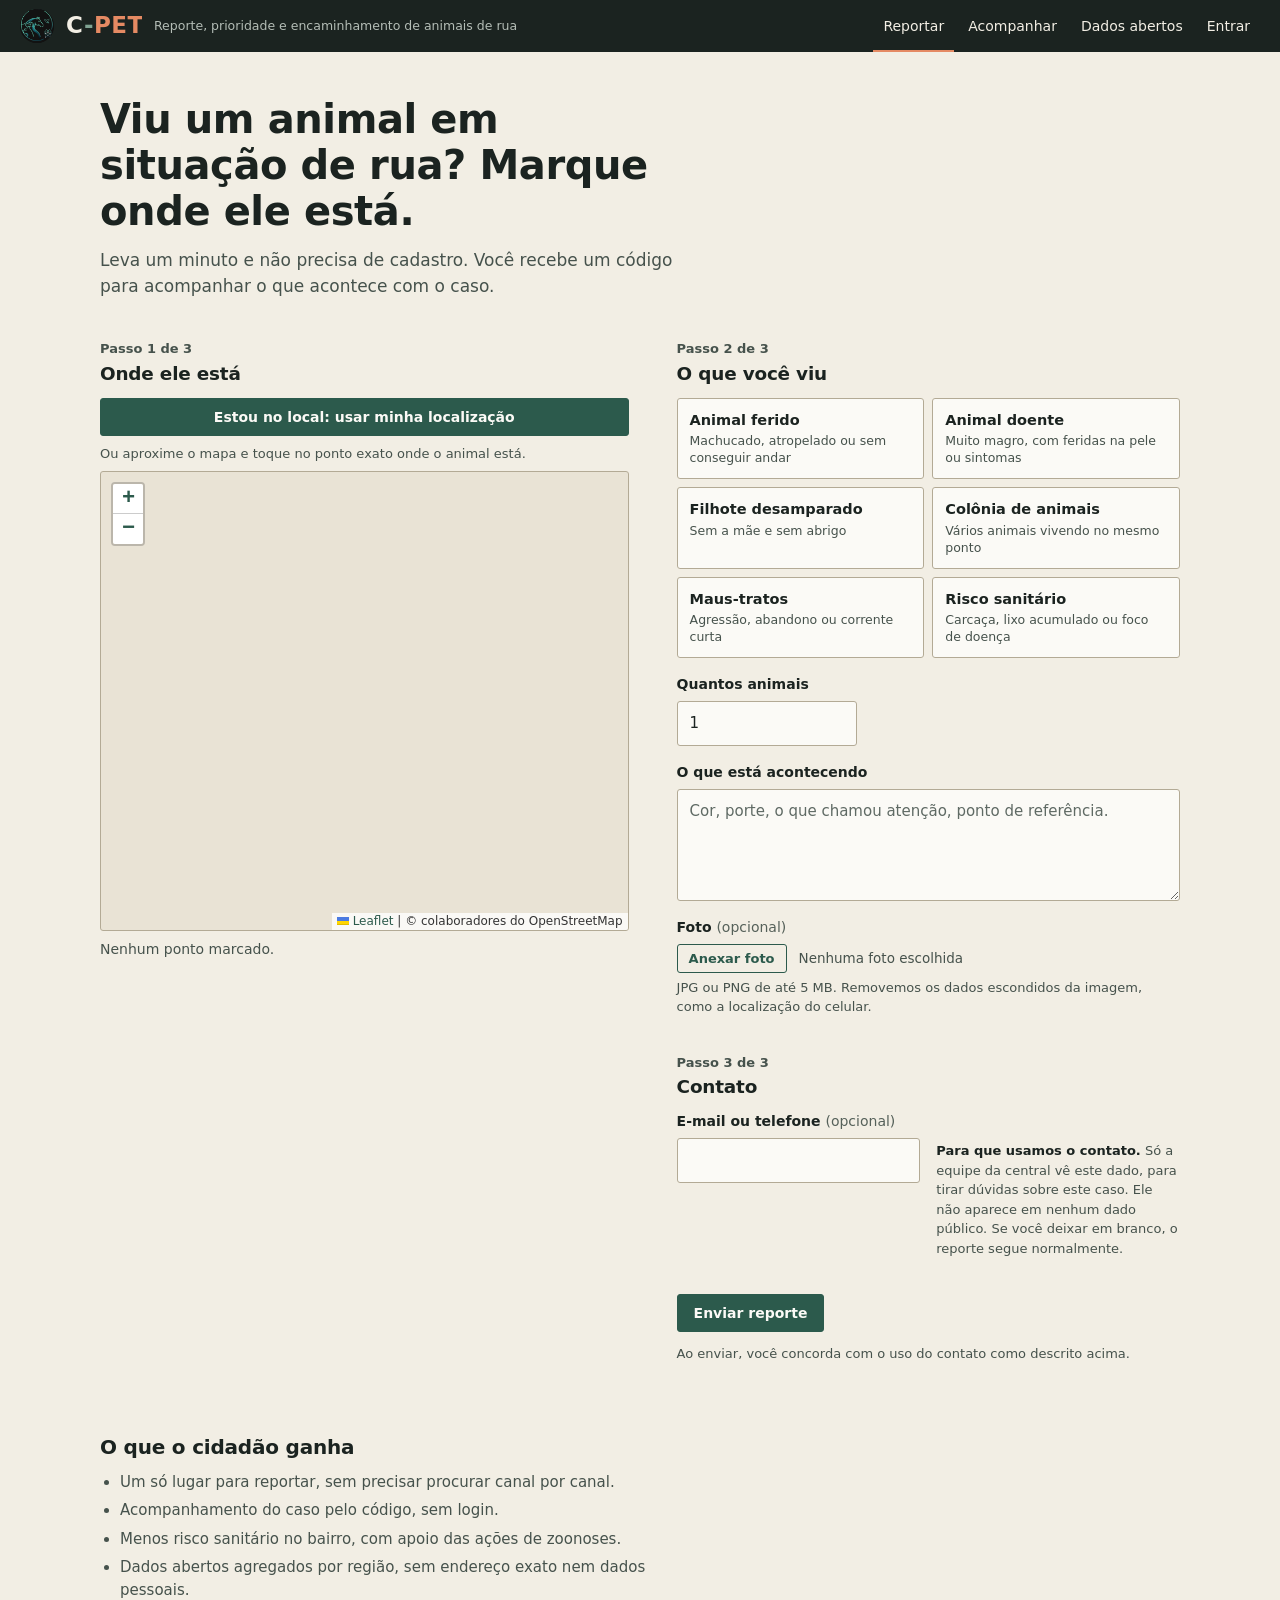
==== commit 9d1e14d6: "Dados: contexto e fontes; início: o que o cidadão ganha Co-Authored-By: Claude Sonnet 5.5 <noreply@a" ====
--- a/src/main/resources/static/index.html
+++ b/src/main/resources/static/index.html
@@ -86,6 +86,16 @@
         </div>
       </div>
     </form>
+
+    <section class="pagina ganho" aria-labelledby="h-ganho">
+      <h2 id="h-ganho">O que o cidadão ganha</h2>
+      <ul>
+        <li>Um só lugar para reportar, sem precisar procurar canal por canal.</li>
+        <li>Acompanhamento do caso pelo código, sem login.</li>
+        <li>Menos risco sanitário no bairro, com apoio das ações de zoonoses.</li>
+        <li>Dados abertos agregados por região, sem endereço exato nem dados pessoais.</li>
+      </ul>
+    </section>
   </main>
 
   <main id="tela-recebido" class="recebido" hidden>
--- a/src/main/resources/static/css/cidadao.css
+++ b/src/main/resources/static/css/cidadao.css
@@ -121,3 +121,15 @@
 .anexo { display: flex; align-items: center; gap: 12px; flex-wrap: wrap; }
 .anexo input:focus-visible + label { outline: 2px solid var(--musgo); outline-offset: 2px; }
 .nome-arquivo { font-size: 13.5px; color: var(--tinta-2); overflow-wrap: anywhere; }
+
+/* Contexto externo em dados.html */
+.contexto { margin-top: 48px; padding: 20px 22px 8px; border: 1px dashed var(--linha-forte); background: var(--papel-2); max-width: 820px; }
+.contexto-selo { font-size: 13px; font-weight: 600; color: var(--ocre); margin-bottom: 6px; }
+.fontes { list-style: none; margin: 14px 0 0; padding: 0; }
+.fontes li { padding: 12px 0; border-top: 1px solid var(--linha-forte); }
+.fonte-ref { font-size: 13px; color: var(--tinta-2); margin-top: 4px; }
+.link-pendente { font-family: var(--mono); font-size: 12.5px; }
+
+.ganho { padding-top: 0; padding-bottom: 48px; }
+.ganho ul { margin: 12px 0 0; padding-left: 20px; max-width: 62ch; color: var(--tinta-2); }
+.ganho li { margin-bottom: 6px; }
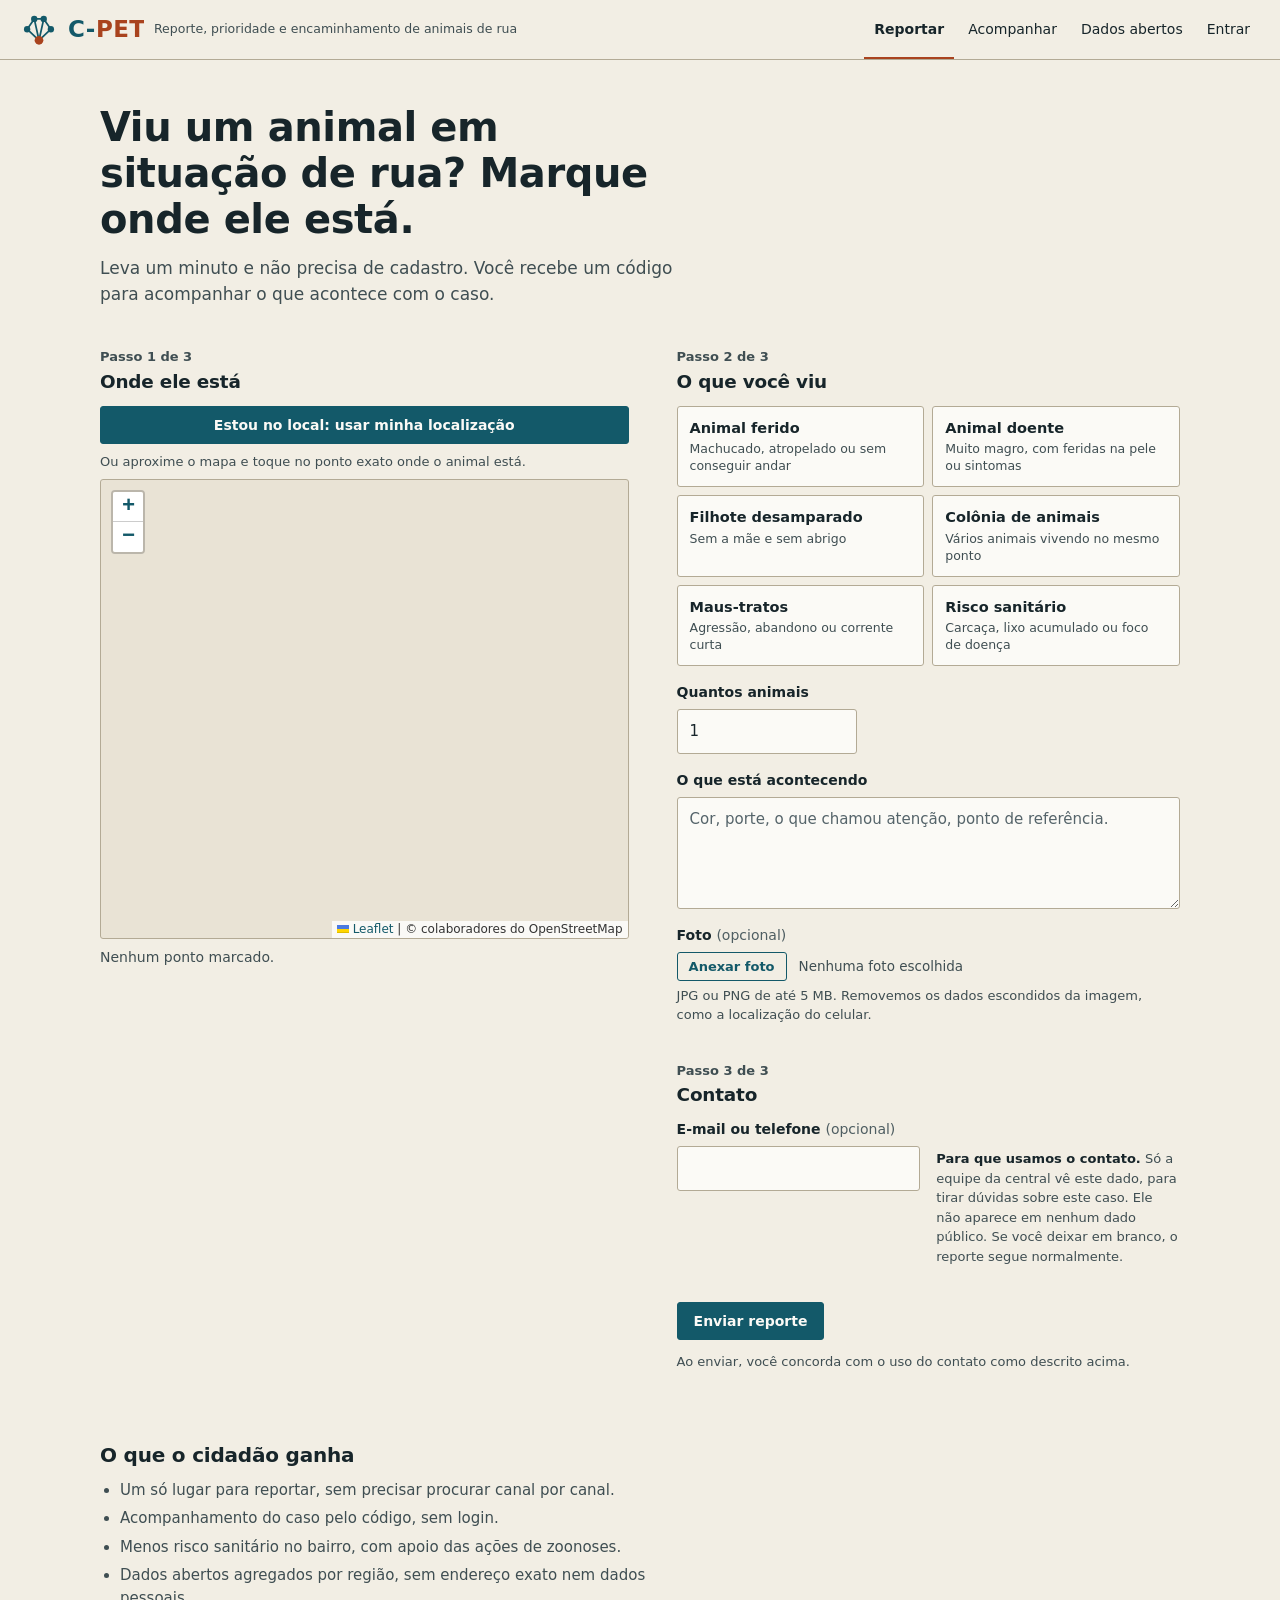
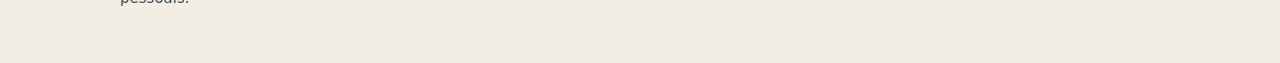
==== commit 1bb7d2e3: "Paleta teal, creme e terracota; marca SVG em rede, cabeçalho creme, favicon.ico e apple-touch-icon C" ====
--- a/src/main/resources/static/index.html
+++ b/src/main/resources/static/index.html
@@ -5,7 +5,9 @@
   <meta name="viewport" content="width=device-width, initial-scale=1">
   <title>Reportar um animal | C-PET</title>
   <meta name="description" content="Reporte um animal em situação de rua e acompanhe o atendimento pelo código do caso.">
-  <link rel="icon" type="image/png" href="img/favicon.png">
+  <link rel="icon" href="img/favicon.ico" sizes="any">
+  <link rel="icon" type="image/svg+xml" href="img/marca-cpet.svg">
+  <link rel="apple-touch-icon" href="img/apple-touch-icon.png">
   <link rel="stylesheet" href="vendor/bootstrap.min.css">
   <link rel="stylesheet" href="vendor/leaflet/leaflet.css">
   <link rel="stylesheet" href="css/app.css">
--- a/src/main/resources/static/css/app.css
+++ b/src/main/resources/static/css/app.css
@@ -11,20 +11,20 @@
   --papel: #F2EEE4;
   --papel-2: #E9E3D5;
   --superficie: #FBFAF6;
-  --tinta: #1B2320;
-  --tinta-2: #46524C;
-  --tinta-3: #56615A;
+  --tinta: #17252A;
+  --tinta-2: #3F4E52;
+  --tinta-3: #4F5E62;
   --linha: #D6CFBF;
   --linha-forte: #B3AA95;
-  --musgo: #2C5A4C;
-  --musgo-escuro: #1F4136;
-  --musgo-claro: #DAE7DF;
-  --ferrugem: #B8431D;
-  --ferrugem-escuro: #8F3112;
+  --teal: #135969;
+  --teal-escuro: #0D404C;
+  --teal-claro: #D7E8EA;
+  --ferrugem: #A9431E;
+  --ferrugem-escuro: #7E2F12;
   --ferrugem-claro: #F4DDD3;
   --ocre: #7A530A;
   --ocre-claro: #F1E4C3;
-  --ok: #2F6B43;
+  --ok: var(--teal);
 
   --fonte: "Schibsted Grotesk", system-ui, sans-serif;
   --mono: "IBM Plex Mono", ui-monospace, monospace;
@@ -53,14 +53,14 @@
 h2 { font-size: 1.25rem; }
 h3 { font-size: 1rem; }
 p { margin: 0; }
-a { color: var(--musgo); text-underline-offset: 3px; }
-a:hover { color: var(--musgo-escuro); }
+a { color: var(--teal); text-underline-offset: 3px; }
+a:hover { color: var(--teal-escuro); }
 .mono { font-family: var(--mono); font-feature-settings: "zero" 0; }
 .suave { color: var(--tinta-2); }
 .fraco { color: var(--tinta-3); }
 .so-leitor { position: absolute; width: 1px; height: 1px; overflow: hidden; clip: rect(0 0 0 0); white-space: nowrap; }
 
-:focus-visible { outline: 2px solid var(--musgo); outline-offset: 2px; }
+:focus-visible { outline: 2px solid var(--teal); outline-offset: 2px; }
 
 /* Faixa de dados simulados e cabeçalho */
 .faixa-demo {
@@ -75,54 +75,53 @@
 }
 
 .topo {
-  background: var(--tinta);
-  color: var(--papel);
+  background: var(--papel);
+  color: var(--tinta);
+  border-bottom: 1px solid var(--linha-forte);
   display: flex;
   align-items: center;
   gap: 24px;
   padding: 0 20px;
-  min-height: 52px;
-}
-.topo a { color: var(--papel); text-decoration: none; }
-.marca { display: flex; align-items: center; gap: 12px; }
-.wordmark { display: block; color: var(--papel); }
+  min-height: 60px;
+}
+.topo a { color: var(--tinta); text-decoration: none; }
+.marca { display: flex; align-items: center; gap: 10px; }
+.marca-svg { display: block; width: 38px; height: 38px; color: var(--teal); }
+.marca-svg .no-forte { fill: var(--ferrugem); }
+.wordmark { display: block; color: var(--teal); }
 .wordmark text { font-family: var(--fonte); font-weight: 700; font-size: 23px; letter-spacing: 0.02em; fill: currentColor; }
-.wordmark .hifen { fill: #7FA392; }
-.wordmark .pet { fill: #E58A63; }
-.emblema { position: relative; display: block; flex: none; width: 34px; height: 34px; border-radius: 50%; overflow: hidden; background: #121212; }
-.emblema img { position: absolute; width: 201%; max-width: none; left: -52.7%; top: -60.4%; }
-.emblema i { position: absolute; left: 29%; width: 42%; top: 0; height: 15%; background: #121212; }
-.marca small { font-weight: 400; font-size: 12.5px; color: #B4BDB6; letter-spacing: 0; }
+.wordmark .pet { fill: var(--ferrugem); }
+.marca small { font-weight: 400; font-size: 12.5px; color: var(--tinta-2); letter-spacing: 0; }
 .topo nav { display: flex; gap: 4px; flex-wrap: wrap; margin-left: auto; align-items: center; }
 .topo nav a {
-  padding: 15px 10px 13px;
+  padding: 19px 10px 17px;
   font-size: 14px;
   border-bottom: 2px solid transparent;
   transition: border-color var(--t), color var(--t);
 }
-.topo nav a:hover { border-bottom-color: #7FA392; }
-.topo nav a[aria-current="page"] { border-bottom-color: #E58A63; }
-.topo .usuario { font-size: 13px; color: #C9D1CB; display: flex; align-items: center; gap: 12px; }
+.topo nav a:hover { border-bottom-color: var(--linha-forte); }
+.topo nav a[aria-current="page"] { border-bottom-color: var(--ferrugem); font-weight: 600; }
+.topo .usuario { font-size: 13px; color: var(--tinta-2); display: flex; align-items: center; gap: 12px; }
 .topo .usuario button {
-  background: none; border: 1px solid #5B6862; color: var(--papel); border-radius: var(--raio);
+  background: none; border: 1px solid var(--linha-forte); color: var(--tinta); border-radius: var(--raio);
   padding: 4px 10px; font: inherit; font-size: 12.5px; cursor: pointer; transition: background var(--t);
 }
-.topo .usuario button:hover { background: #2B3631; }
+.topo .usuario button:hover { background: var(--papel-2); }
 
 /* Botões */
 .btn-c {
   display: inline-flex; align-items: center; justify-content: center; gap: 8px;
   font: inherit; font-weight: 600; font-size: 14px; line-height: 1;
   padding: 11px 16px; border-radius: var(--raio);
-  border: 1px solid var(--musgo); background: var(--musgo); color: var(--superficie);
+  border: 1px solid var(--teal); background: var(--teal); color: var(--superficie);
   cursor: pointer; text-decoration: none;
   transition: background var(--t), border-color var(--t), transform var(--t), color var(--t);
 }
-.btn-c:hover { background: var(--musgo-escuro); border-color: var(--musgo-escuro); color: var(--superficie); }
+.btn-c:hover { background: var(--teal-escuro); border-color: var(--teal-escuro); color: var(--superficie); }
 .btn-c:active { transform: translateY(1px); }
 .btn-c[disabled] { opacity: 0.45; cursor: not-allowed; transform: none; }
-.btn-c.sec { background: transparent; color: var(--musgo); }
-.btn-c.sec:hover { background: var(--musgo-claro); color: var(--musgo-escuro); }
+.btn-c.sec { background: transparent; color: var(--teal); }
+.btn-c.sec:hover { background: var(--teal-claro); color: var(--teal-escuro); }
 .btn-c.perigo { background: transparent; color: var(--ferrugem); border-color: var(--ferrugem); }
 .btn-c.perigo:hover { background: var(--ferrugem-claro); color: var(--ferrugem-escuro); }
 .btn-c.pequeno { padding: 7px 11px; font-size: 13px; }
@@ -137,7 +136,7 @@
   color: var(--tinta); font-family: var(--fonte); font-size: 15px; padding: 10px 12px;
   transition: border-color var(--t), box-shadow var(--t);
 }
-.form-control:focus, .form-select:focus { border-color: var(--musgo); box-shadow: 0 0 0 2px var(--musgo-claro); background: var(--superficie); color: var(--tinta); }
+.form-control:focus, .form-select:focus { border-color: var(--teal); box-shadow: 0 0 0 2px var(--teal-claro); background: var(--superficie); color: var(--tinta); }
 .erro-campo { color: var(--ferrugem-escuro); font-size: 13.5px; margin-top: 6px; }
 .alerta-erro { border: 1px solid var(--ferrugem); background: var(--ferrugem-claro); color: var(--ferrugem-escuro); padding: 10px 12px; border-radius: var(--raio); font-size: 14px; }
 
@@ -149,7 +148,7 @@
 }
 .chip.REPORTADO { color: var(--ocre); border-color: #C9AE6B; background: var(--ocre-claro); }
 .chip.TRIAGEM { color: var(--tinta); border-color: var(--tinta-2); }
-.chip.ENCAMINHADO { color: var(--musgo-escuro); border-color: var(--musgo); background: var(--musgo-claro); }
+.chip.ENCAMINHADO { color: var(--teal-escuro); border-color: var(--teal); background: var(--teal-claro); }
 .chip.ATENDIDO { color: #fff; border-color: var(--ok); background: var(--ok); }
 .chip.ARQUIVADO { color: var(--tinta-3); border-style: dashed; }
 
@@ -169,7 +168,7 @@
 
 .mapa { width: 100%; background: var(--papel-2); border: 1px solid var(--linha-forte); border-radius: var(--raio); z-index: 0; }
 .leaflet-container { font-family: var(--fonte); }
-.leaflet-container a { color: var(--musgo); }
+.leaflet-container a { color: var(--teal); }
 
 /* Linha do tempo */
 .linha-tempo { list-style: none; margin: 0; padding: 0; position: relative; }
@@ -178,7 +177,7 @@
 .linha-tempo li:last-child::before { display: none; }
 .linha-tempo li::after {
   content: ""; position: absolute; left: 0; top: 4px; width: 13px; height: 13px; border-radius: 50%;
-  background: var(--musgo); border: 2px solid var(--superficie); box-shadow: 0 0 0 1px var(--musgo);
+  background: var(--teal); border: 2px solid var(--superficie); box-shadow: 0 0 0 1px var(--teal);
 }
 .linha-tempo li.futuro::after { background: var(--superficie); box-shadow: 0 0 0 1px var(--linha-forte); }
 .linha-tempo li.futuro { color: var(--tinta-3); }
@@ -188,10 +187,10 @@
 @media (max-width: 640px) {
   body { font-size: 15px; }
   .marca small { display: none; }
-  .marca { padding: 12px 0 0; }
   .topo { padding: 0 14px; gap: 12px; flex-wrap: wrap; }
   .topo nav { margin-left: 0; width: 100%; }
   .topo nav a { padding: 8px 8px 6px; }
+  .marca { padding: 8px 0 0; }
   .pagina { padding: 28px 16px 56px; }
 }
 
@@ -204,11 +203,10 @@
 
 /* Foco visível em campos, botões, cartões e links */
 .form-control:focus-visible, .form-select:focus-visible, textarea.form-control:focus-visible {
-  outline: 2px solid var(--musgo); outline-offset: 2px; border-color: var(--musgo);
-}
-.topo a:focus-visible, .topo button:focus-visible { outline-color: var(--papel); }
+  outline: 2px solid var(--teal); outline-offset: 2px; border-color: var(--teal);
+}
 .fila li button:focus-visible, .item-alerta:focus-visible { outline-offset: -3px; }
 .usuario-cartao:focus-visible, .btn-alerta:focus-visible { outline-offset: 2px; }
-.form-control::placeholder, textarea.form-control::placeholder { color: #5F6A64; opacity: 1; }
+.form-control::placeholder, textarea.form-control::placeholder { color: #55646A; opacity: 1; }
 
 .nota-sim { font-size: 12.5px; color: var(--tinta-3); margin-top: 10px; }
--- a/src/main/resources/static/css/cidadao.css
+++ b/src/main/resources/static/css/cidadao.css
@@ -8,7 +8,7 @@
 .reportar .coluna-mapa { position: sticky; top: 16px; }
 .reportar .mapa { height: 460px; }
 .leitura-local { font-size: 14px; margin-top: 8px; min-height: 20px; color: var(--tinta-2); }
-.leitura-local.ok { color: var(--musgo-escuro); font-weight: 600; }
+.leitura-local.ok { color: var(--teal-escuro); font-weight: 600; }
 
 .passo { margin-bottom: 36px; }
 .passo > h2 { font-size: 1.15rem; margin-bottom: 14px; }
@@ -24,9 +24,9 @@
 }
 .tipo label b { display: block; font-size: 14.5px; }
 .tipo label span { display: block; font-size: 12.5px; color: var(--tinta-2); margin-top: 2px; line-height: 1.35; }
-.tipo input:hover + label { border-color: var(--musgo); }
-.tipo input:checked + label { border-color: var(--musgo); background: var(--musgo-claro); box-shadow: inset 0 0 0 1px var(--musgo); }
-.tipo input:focus-visible + label { outline: 2px solid var(--musgo); outline-offset: 2px; }
+.tipo input:hover + label { border-color: var(--teal); }
+.tipo input:checked + label { border-color: var(--teal); background: var(--teal-claro); box-shadow: inset 0 0 0 1px var(--teal); }
+.tipo input:focus-visible + label { outline: 2px solid var(--teal); outline-offset: 2px; }
 
 .linha-contato { display: grid; grid-template-columns: minmax(0, 1fr) minmax(0, 1fr); gap: 16px; align-items: start; }
 .nota-consent { margin: 0; font-size: 13px; line-height: 1.5; color: var(--tinta-2); padding-top: 30px; }
@@ -62,7 +62,7 @@
   border: 1px solid var(--linha-forte); border-radius: var(--raio); padding: 16px; cursor: pointer;
   transition: border-color var(--t), background var(--t);
 }
-.usuario-cartao:hover { border-color: var(--musgo); background: var(--musgo-claro); }
+.usuario-cartao:hover { border-color: var(--teal); background: var(--teal-claro); }
 .usuario-cartao b { display: block; font-size: 16px; }
 .usuario-cartao .perfil { margin-top: 10px; display: inline-block; }
 .usuario-cartao span.onde { display: block; font-size: 13.5px; color: var(--tinta-2); margin-top: 2px; }
@@ -107,7 +107,7 @@
 .filtro-tipo { margin-top: 28px; max-width: 320px; }
 .filtro-tipo .rotulo { display: block; font-weight: 600; font-size: 14px; margin-bottom: 6px; }
 .bolha {
-  display: flex; align-items: center; justify-content: center; border-radius: 50%; border: 1px solid #1B2320;
+  display: flex; align-items: center; justify-content: center; border-radius: 50%; border: 1px solid #17252A;
   font-family: var(--mono); font-weight: 500; font-size: 13px; opacity: 0.92; cursor: pointer;
 }
 .ranking { list-style: none; margin: 0; padding: 0; }
@@ -115,11 +115,11 @@
 .ranking li:first-child { border-top: 1px solid var(--tinta); }
 .ranking b { display: block; font-weight: 600; }
 .ranking small { display: block; color: var(--tinta-2); font-size: 12.5px; }
-.bolha-mini { display: flex; align-items: center; justify-content: center; width: 34px; height: 34px; border-radius: 50%; border: 1px solid #1B2320; font-family: var(--mono); font-weight: 500; }
+.bolha-mini { display: flex; align-items: center; justify-content: center; width: 34px; height: 34px; border-radius: 50%; border: 1px solid #17252A; font-family: var(--mono); font-weight: 500; }
 
 /* Campo de foto com rótulo próprio */
 .anexo { display: flex; align-items: center; gap: 12px; flex-wrap: wrap; }
-.anexo input:focus-visible + label { outline: 2px solid var(--musgo); outline-offset: 2px; }
+.anexo input:focus-visible + label { outline: 2px solid var(--teal); outline-offset: 2px; }
 .nome-arquivo { font-size: 13.5px; color: var(--tinta-2); overflow-wrap: anywhere; }
 
 /* Contexto externo em dados.html */
@@ -133,3 +133,8 @@
 .ganho { padding-top: 0; padding-bottom: 48px; }
 .ganho ul { margin: 12px 0 0; padding-left: 20px; max-width: 62ch; color: var(--tinta-2); }
 .ganho li { margin-bottom: 6px; }
+
+.selo-proto { display: inline-block; font-size: 13px; font-weight: 600; color: var(--ocre); border: 1px dashed var(--ocre); padding: 3px 9px; margin-bottom: 14px; }
+.proto-bloco { margin-top: 28px; max-width: 820px; }
+.proto-bloco h2 { margin-bottom: 12px; }
+.proto-bloco { overflow-x: auto; }
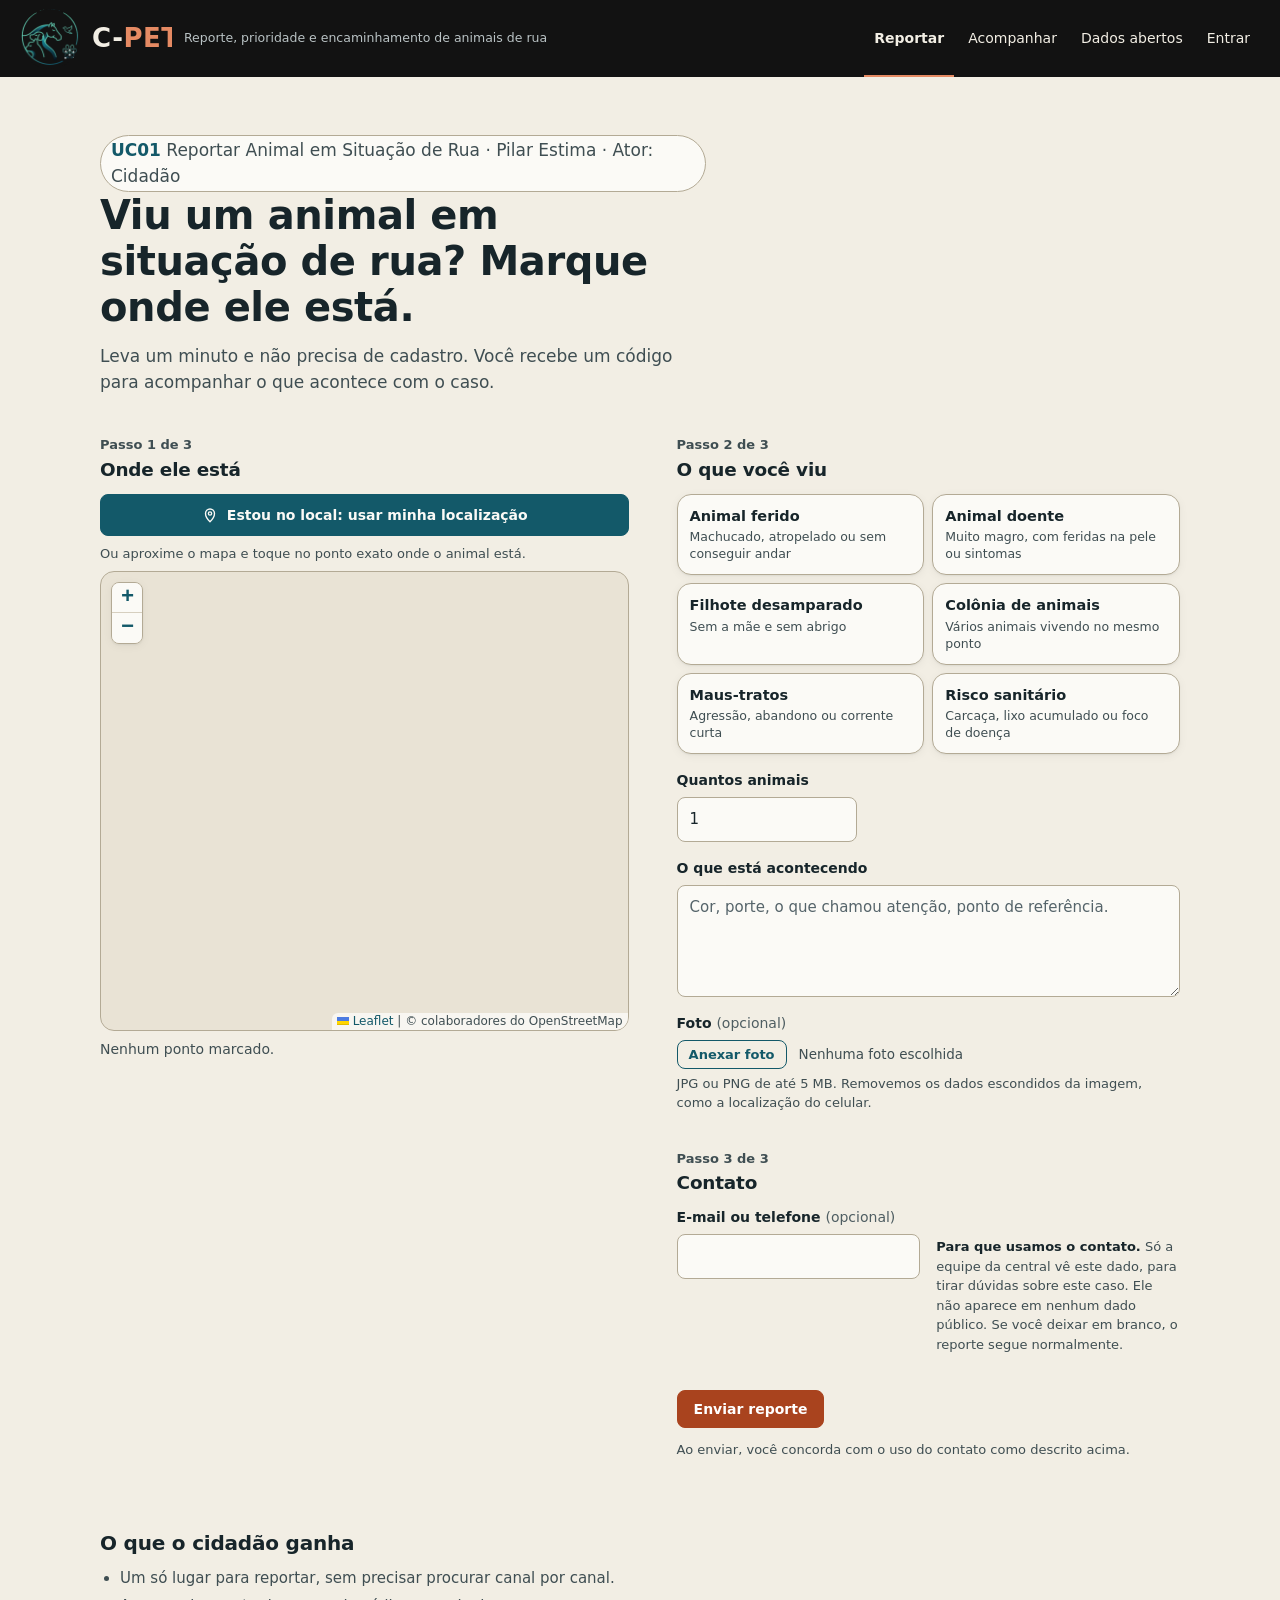
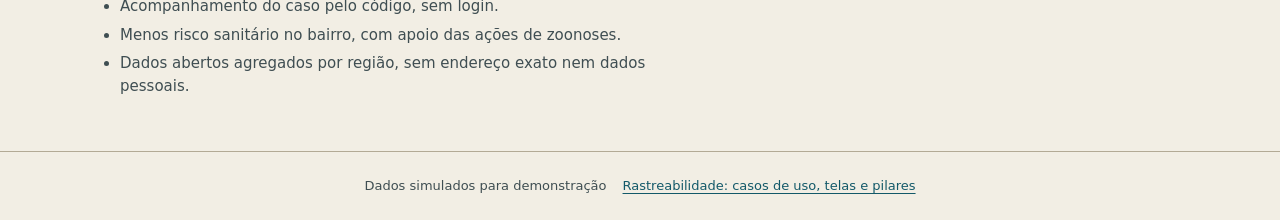
==== commit dd7df16b: "Cabeçalho com emblema do logo, camada moderna, etiquetas UC e pilar, protocolo e histórico completo," ====
--- a/src/main/resources/static/index.html
+++ b/src/main/resources/static/index.html
@@ -6,18 +6,19 @@
   <title>Reportar um animal | C-PET</title>
   <meta name="description" content="Reporte um animal em situação de rua e acompanhe o atendimento pelo código do caso.">
   <link rel="icon" href="img/favicon.ico" sizes="any">
-  <link rel="icon" type="image/svg+xml" href="img/marca-cpet.svg">
   <link rel="apple-touch-icon" href="img/apple-touch-icon.png">
   <link rel="stylesheet" href="vendor/bootstrap.min.css">
   <link rel="stylesheet" href="vendor/leaflet/leaflet.css">
   <link rel="stylesheet" href="css/app.css">
   <link rel="stylesheet" href="css/cidadao.css">
+  <link rel="stylesheet" href="css/moderno.css">
 </head>
 <body>
   <div id="cabecalho"></div>
 
   <main id="tela-form">
     <section class="abertura">
+      <p class="etiqueta-uc"><b>UC01</b> Reportar Animal em Situação de Rua · Pilar Estima · Ator: Cidadão</p>
       <h1>Viu um animal em situação de rua? Marque onde ele está.</h1>
       <p>Leva um minuto e não precisa de cadastro. Você recebe um código para acompanhar o que acontece com o caso.</p>
     </section>
@@ -27,7 +28,7 @@
         <section class="passo" style="margin-bottom:0">
           <p class="passo-rotulo">Passo 1 de 3</p>
           <h2>Onde ele está</h2>
-          <button class="btn-c cheio" type="button" id="localizar">Estou no local: usar minha localização</button>
+          <button class="btn-c cheio" type="button" id="localizar"><svg class="ico" viewBox="0 0 24 24" aria-hidden="true"><path d="M12 21s-6-5.6-6-11a6 6 0 0 1 12 0c0 5.4-6 11-6 11z"/><circle cx="12" cy="10" r="2.2"/></svg>Estou no local: usar minha localização</button>
           <p class="ajuda-envio my-2">Ou aproxime o mapa e toque no ponto exato onde o animal está.</p>
           <div id="mapa" class="mapa" role="application" aria-label="Mapa para marcar o local"></div>
           <p class="leitura-local" id="leitura-local" aria-live="polite">Nenhum ponto marcado.</p>
@@ -83,7 +84,7 @@
 
         <div class="alerta-erro mb-3" id="erro-geral" role="alert" tabindex="-1" hidden></div>
         <div class="acoes-form">
-          <button class="btn-c" type="submit" id="enviar">Enviar reporte</button>
+          <button class="btn-c acao" type="submit" id="enviar">Enviar reporte</button>
           <span class="ajuda-envio">Ao enviar, você concorda com o uso do contato como descrito acima.</span>
         </div>
       </div>
--- a/src/main/resources/static/css/app.css
+++ b/src/main/resources/static/css/app.css
@@ -16,6 +16,8 @@
   --tinta-3: #4F5E62;
   --linha: #D6CFBF;
   --linha-forte: #B3AA95;
+  --fundo-logo: #121212;
+  --terracota-claro: #E58A63;
   --teal: #135969;
   --teal-escuro: #0D404C;
   --teal-claro: #D7E8EA;
@@ -75,38 +77,42 @@
 }
 
 .topo {
-  background: var(--papel);
-  color: var(--tinta);
-  border-bottom: 1px solid var(--linha-forte);
+  background: var(--fundo-logo);
+  color: var(--papel);
   display: flex;
   align-items: center;
   gap: 24px;
   padding: 0 20px;
-  min-height: 60px;
-}
-.topo a { color: var(--tinta); text-decoration: none; }
-.marca { display: flex; align-items: center; gap: 10px; }
-.marca-svg { display: block; width: 38px; height: 38px; color: var(--teal); }
-.marca-svg .no-forte { fill: var(--ferrugem); }
-.wordmark { display: block; color: var(--teal); }
-.wordmark text { font-family: var(--fonte); font-weight: 700; font-size: 23px; letter-spacing: 0.02em; fill: currentColor; }
-.wordmark .pet { fill: var(--ferrugem); }
-.marca small { font-weight: 400; font-size: 12.5px; color: var(--tinta-2); letter-spacing: 0; }
+  min-height: 76px;
+  position: sticky;
+  top: 0;
+  z-index: 1000;
+}
+.topo a { color: var(--papel); text-decoration: none; }
+.marca { display: flex; align-items: center; gap: 12px; }
+.emblema { position: relative; display: block; flex: none; width: 60px; height: 60px; border-radius: 50%; overflow: hidden; background: var(--fundo-logo); }
+.emblema img { position: absolute; width: 201%; max-width: none; left: -52.7%; top: -60.4%; }
+.emblema i { position: absolute; left: 29%; width: 42%; top: 0; height: 15%; background: var(--fundo-logo); }
+.wordmark { display: block; color: var(--papel); }
+.wordmark text { font-family: var(--fonte); font-weight: 700; font-size: 26px; letter-spacing: 0.02em; fill: currentColor; }
+.wordmark .pet { fill: var(--terracota-claro); }
+.marca small { font-weight: 400; font-size: 12.5px; color: #B9C2C4; letter-spacing: 0; }
 .topo nav { display: flex; gap: 4px; flex-wrap: wrap; margin-left: auto; align-items: center; }
 .topo nav a {
-  padding: 19px 10px 17px;
+  padding: 28px 10px 26px;
   font-size: 14px;
   border-bottom: 2px solid transparent;
   transition: border-color var(--t), color var(--t);
 }
-.topo nav a:hover { border-bottom-color: var(--linha-forte); }
-.topo nav a[aria-current="page"] { border-bottom-color: var(--ferrugem); font-weight: 600; }
-.topo .usuario { font-size: 13px; color: var(--tinta-2); display: flex; align-items: center; gap: 12px; }
+.topo nav a:hover { border-bottom-color: #6B7A7E; }
+.topo nav a[aria-current="page"] { border-bottom-color: var(--terracota-claro); font-weight: 600; }
+.topo .usuario { font-size: 13px; color: #C4CDCF; display: flex; align-items: center; gap: 12px; }
 .topo .usuario button {
-  background: none; border: 1px solid var(--linha-forte); color: var(--tinta); border-radius: var(--raio);
+  background: none; border: 1px solid #5C6B6F; color: var(--papel); border-radius: var(--raio);
   padding: 4px 10px; font: inherit; font-size: 12.5px; cursor: pointer; transition: background var(--t);
 }
-.topo .usuario button:hover { background: var(--papel-2); }
+.topo .usuario button:hover { background: #26302F; }
+.topo a:focus-visible, .topo button:focus-visible { outline-color: var(--papel); }
 
 /* Botões */
 .btn-c {
@@ -150,6 +156,7 @@
 .chip.TRIAGEM { color: var(--tinta); border-color: var(--tinta-2); }
 .chip.ENCAMINHADO { color: var(--teal-escuro); border-color: var(--teal); background: var(--teal-claro); }
 .chip.ATENDIDO { color: #fff; border-color: var(--ok); background: var(--ok); }
+.chip.ADOTADO { color: var(--ferrugem-escuro); border-color: var(--ferrugem); background: var(--ferrugem-claro); }
 .chip.ARQUIVADO { color: var(--tinta-3); border-style: dashed; }
 
 /* Score */
@@ -191,6 +198,7 @@
   .topo nav { margin-left: 0; width: 100%; }
   .topo nav a { padding: 8px 8px 6px; }
   .marca { padding: 8px 0 0; }
+  .emblema { width: 56px; height: 56px; }
   .pagina { padding: 28px 16px 56px; }
 }
 
--- a/src/main/resources/static/css/cidadao.css
+++ b/src/main/resources/static/css/cidadao.css
@@ -138,3 +138,11 @@
 .proto-bloco { margin-top: 28px; max-width: 820px; }
 .proto-bloco h2 { margin-bottom: 12px; }
 .proto-bloco { overflow-x: auto; }
+
+/* Campanha no acompanhamento */
+.campanha { margin-top: 28px; padding: 18px 20px; border: 1px solid var(--linha-forte); background: var(--superficie); border-radius: var(--raio); max-width: 520px; }
+.campanha-valores { margin-top: 10px; }
+.trilho-campanha { height: 6px; background: var(--papel-2); margin: 8px 0 14px; }
+.trilho-campanha i { display: block; height: 100%; background: var(--teal); }
+.linha-contribuir { display: flex; gap: 8px; max-width: 320px; }
+.linha-contribuir .form-control { max-width: 120px; }
--- a/src/main/resources/static/css/moderno.css
+++ b/src/main/resources/static/css/moderno.css
@@ -0,0 +1,96 @@
+/* Camada de acabamento: espaçamento, cartões, mapa, navegação e ícones. Carregada depois dos demais. */
+
+:root {
+  --e1: 4px; --e2: 8px; --e3: 12px; --e4: 16px; --e5: 24px; --e6: 32px; --e7: 48px;
+  --raio: 8px;
+  --raio-cartao: 14px;
+  --sombra: 0 1px 2px rgba(23, 37, 42, 0.06), 0 2px 10px rgba(23, 37, 42, 0.05);
+  --sombra-forte: 0 2px 4px rgba(23, 37, 42, 0.08), 0 8px 24px rgba(23, 37, 42, 0.10);
+}
+
+#cabecalho { display: contents; }
+
+/* Cartões */
+.cartao, .caso-card, .tipo label, .usuario-cartao, .campanha, .contexto, .numeros, .painel-alertas {
+  border-radius: var(--raio-cartao);
+  box-shadow: var(--sombra);
+}
+.numeros { overflow: hidden; }
+.tipo label { transition: border-color var(--t), box-shadow var(--t), background var(--t), transform var(--t); }
+.usuario-cartao { transition: border-color var(--t), box-shadow var(--t), background var(--t), transform var(--t); }
+.usuario-cartao:hover { box-shadow: var(--sombra-forte); transform: translateY(-1px); }
+.caso-card { padding: var(--e4); }
+.painel-alertas { box-shadow: var(--sombra-forte); }
+.mapa { border-radius: var(--raio-cartao); }
+.contexto { background: var(--superficie); border-style: dashed; }
+.proto-bloco { overflow-x: auto; }
+
+/* Botões: primário teal; terracota só para a ação principal da tela e para urgência */
+.btn-c { border-radius: var(--raio); }
+.btn-c.acao { background: var(--ferrugem); border-color: var(--ferrugem); color: #fff; }
+.btn-c.acao:hover { background: var(--ferrugem-escuro); border-color: var(--ferrugem-escuro); color: #fff; }
+.chip { border-radius: 6px; }
+.score { border-radius: 6px; }
+.selo { border-radius: 6px; }
+.form-control, .form-select { border-radius: var(--raio); }
+
+/* Ícones de linha */
+.ico { width: 18px; height: 18px; flex: none; fill: none; stroke: currentColor; stroke-width: 1.8; stroke-linecap: round; stroke-linejoin: round; }
+
+/* Mapa: controles do Leaflet no mesmo traço do site */
+.leaflet-bar { border: 1px solid var(--linha-forte) !important; border-radius: var(--raio) !important; box-shadow: var(--sombra) !important; overflow: hidden; }
+.leaflet-bar a, .leaflet-bar a:hover { background: var(--superficie); color: var(--teal); border-bottom: 1px solid var(--linha); width: 34px; height: 34px; line-height: 34px; transition: background var(--t); }
+.leaflet-bar a:hover { background: var(--teal-claro); }
+.leaflet-bar a:last-child { border-bottom: 0; }
+.leaflet-control-attribution { background: rgba(251, 250, 246, 0.85) !important; color: var(--tinta-2); border-radius: 6px 0 0 0; }
+.leaflet-control-attribution a { color: var(--teal); }
+.leaflet-popup-content-wrapper { border-radius: var(--raio-cartao); box-shadow: var(--sombra-forte); }
+
+/* Linha do tempo do histórico (painel e acompanhamento) */
+.historico { position: relative; }
+.historico li { position: relative; display: block; padding: 0 0 var(--e4) 26px; border-top: 0; }
+.historico li::before { content: ""; position: absolute; left: 5px; top: 8px; bottom: -4px; width: 1px; background: var(--linha-forte); }
+.historico li:last-child::before { display: none; }
+.historico li::after { content: ""; position: absolute; left: 0; top: 4px; width: 11px; height: 11px; border-radius: 50%; background: var(--superficie); border: 2px solid var(--teal); }
+.historico li:last-child::after { background: var(--teal); }
+.historico .quando { display: block; font-family: var(--mono); font-size: 12px; color: var(--tinta-2); }
+.historico .passagem { display: flex; flex-wrap: wrap; gap: var(--e1) var(--e2); align-items: center; margin-top: 2px; }
+.historico .seta { color: var(--tinta-3); }
+.historico small { margin-top: 2px; }
+
+/* Etiqueta de caso de uso e pilar */
+.etiqueta-uc { display: inline-block; font-size: 12.5px; color: var(--tinta-2); border: 1px solid var(--linha-forte); border-radius: 999px; padding: 2px 10px; background: var(--superficie); }
+.etiqueta-uc b { color: var(--teal); font-weight: 600; }
+.base-calculo { font-size: 12.5px; color: var(--tinta-3); margin-top: var(--e2); }
+
+/* Rodapé */
+.rodape { border-top: 1px solid var(--linha-forte); padding: var(--e5) 20px; font-size: 13px; color: var(--tinta-2); display: flex; gap: var(--e4); flex-wrap: wrap; justify-content: center; }
+.rodape a { color: var(--teal); }
+
+/* Celular: navegação inferior fixa */
+@media (max-width: 640px) {
+  body { padding-bottom: 64px; }
+  .topo { min-height: 64px; padding: 0 var(--e4); }
+  .marca { padding: 0; }
+  .topo nav {
+    position: fixed; left: 0; right: 0; bottom: 0; width: 100%; margin: 0; z-index: 1001;
+    background: var(--fundo-logo); border-top: 1px solid #3A4548; justify-content: space-around; flex-wrap: nowrap; gap: 0;
+    padding-bottom: env(safe-area-inset-bottom);
+  }
+  .topo nav a { flex: 1; text-align: center; padding: 18px 4px 16px; font-size: 13px; border-bottom: 0; border-top: 2px solid transparent; }
+  .topo nav a:hover { border-bottom-color: transparent; }
+  .topo nav a[aria-current="page"] { border-bottom-color: transparent; border-top-color: var(--terracota-claro); }
+  .topo .usuario span { display: none; }
+  .topo .usuario { padding: 0 var(--e3); }
+  .emblema { width: 52px; height: 52px; }
+  .abas { top: 64px; }
+}
+
+@media (prefers-reduced-motion: reduce) {
+  .usuario-cartao:hover { transform: none; }
+}
+
+.abas { top: 76px; }
+@media (max-width: 640px) { .abas { top: 64px; } }
+.proto-bloco table { min-width: 640px; }
+.proto-bloco td { vertical-align: top; }
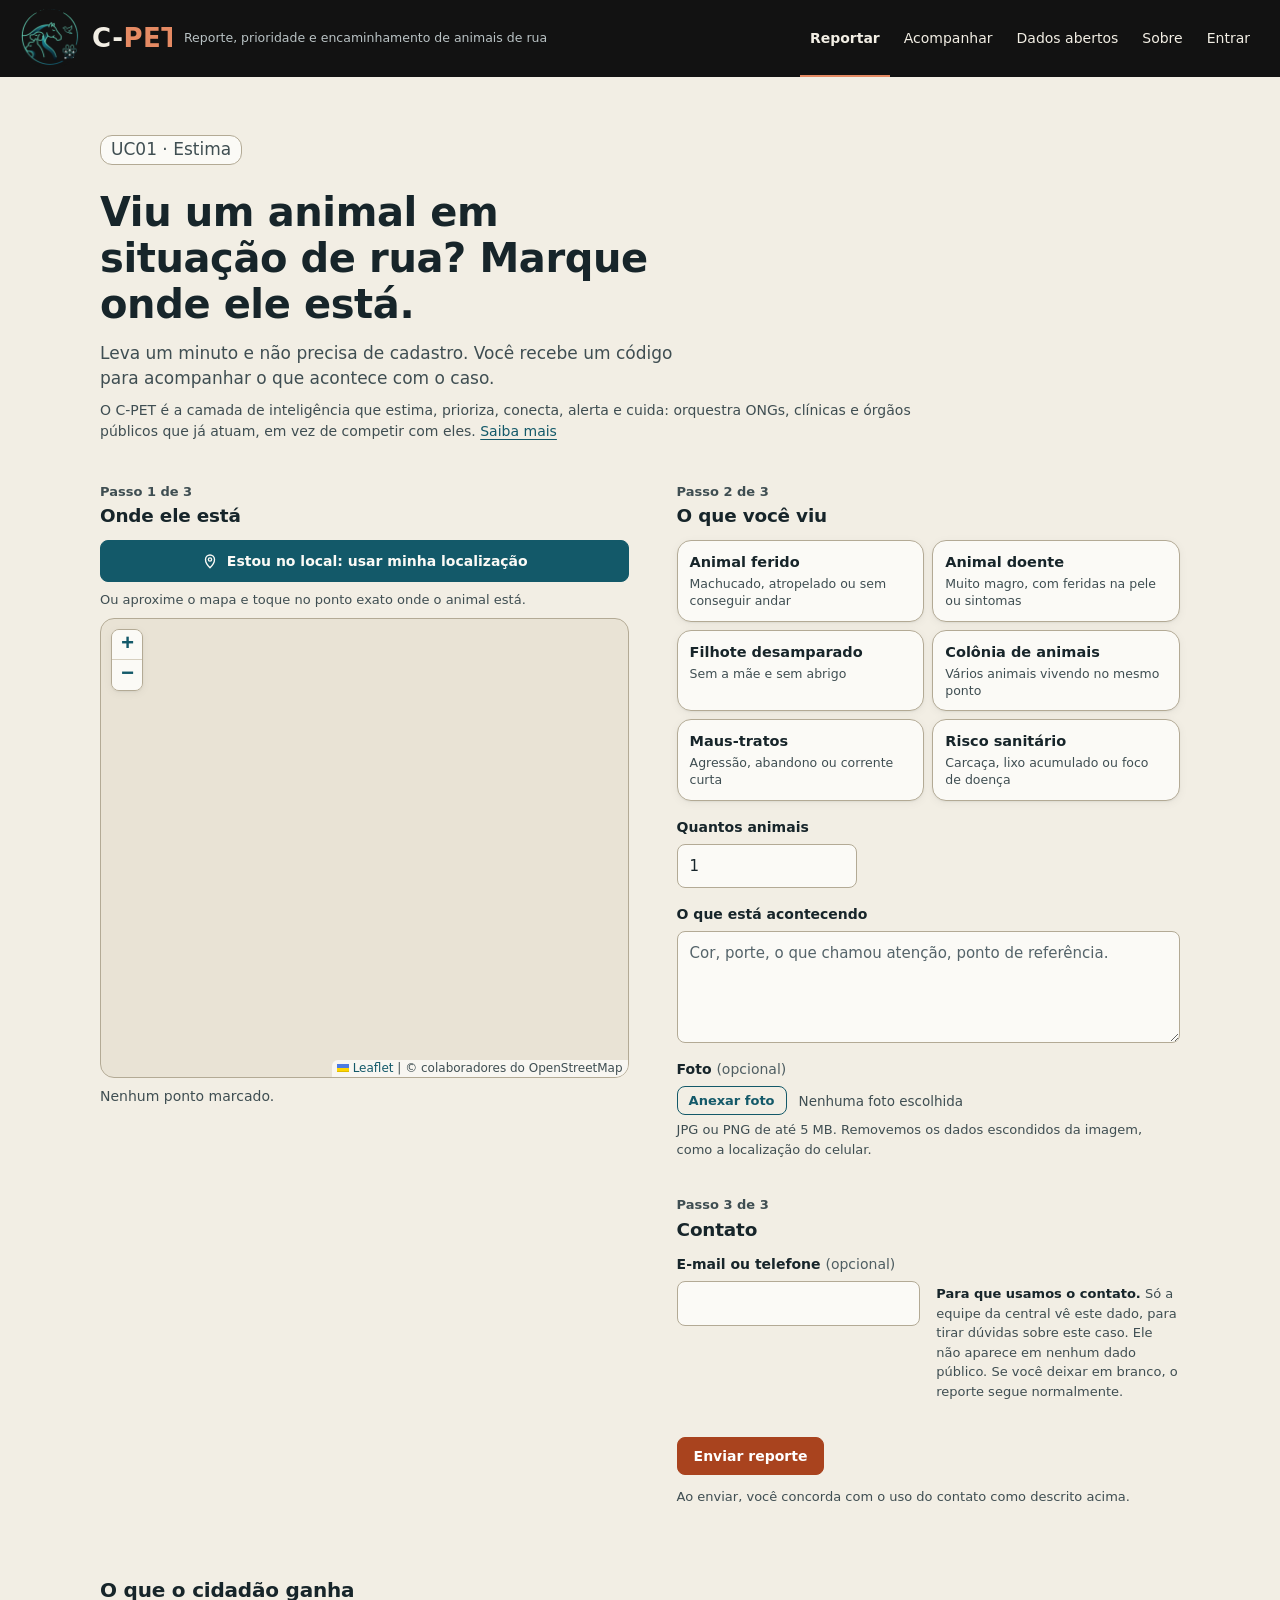
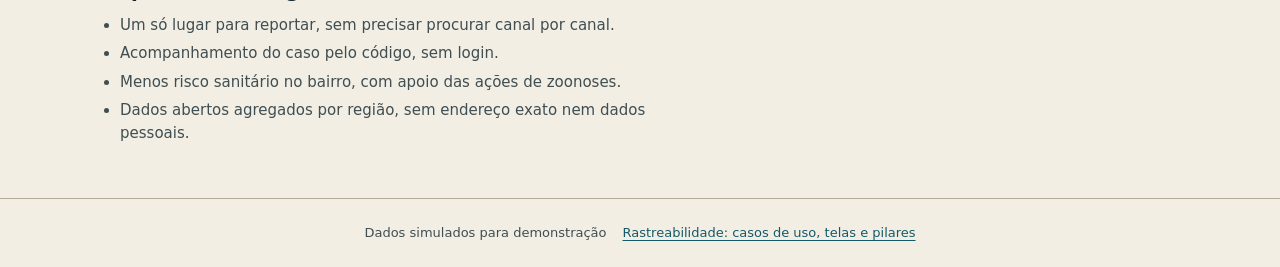
==== commit 45ab702a: "Sobre, linha de identidade na tela inicial, etiquetas curtas de UC e Sobre no menu Co-Authored-By: C" ====
--- a/src/main/resources/static/index.html
+++ b/src/main/resources/static/index.html
@@ -18,9 +18,10 @@
 
   <main id="tela-form">
     <section class="abertura">
-      <p class="etiqueta-uc"><b>UC01</b> Reportar Animal em Situação de Rua · Pilar Estima · Ator: Cidadão</p>
+      <p class="etiqueta-uc" title="UC01 Reportar Animal em Situação de Rua. Pilar Estima. Ator: Cidadão">UC01 · Estima</p>
       <h1>Viu um animal em situação de rua? Marque onde ele está.</h1>
       <p>Leva um minuto e não precisa de cadastro. Você recebe um código para acompanhar o que acontece com o caso.</p>
+      <p class="identidade">O C-PET é a camada de inteligência que estima, prioriza, conecta, alerta e cuida: orquestra ONGs, clínicas e órgãos públicos que já atuam, em vez de competir com eles. <a href="sobre.html">Saiba mais</a></p>
     </section>
 
     <form id="form" class="pagina reportar" novalidate>
--- a/src/main/resources/static/css/moderno.css
+++ b/src/main/resources/static/css/moderno.css
@@ -94,3 +94,40 @@
 @media (max-width: 640px) { .abas { top: 64px; } }
 .proto-bloco table { min-width: 640px; }
 .proto-bloco td { vertical-align: top; }
+
+.etiqueta-uc { border-radius: 12px; margin-bottom: var(--e3); line-height: 1.4; }
+.barra-ferramenta .etiqueta-uc { margin-bottom: 0; }
+.linha-tempo .quando { display: block; }
+
+/* Etiqueta curta de caso de uso */
+.etiqueta-uc { white-space: nowrap; margin-bottom: var(--e5); }
+.barra-ferramenta .etiqueta-uc { margin-bottom: 0; }
+.abertura .etiqueta-uc { margin-bottom: var(--e5); }
+.identidade { margin-top: var(--e3); max-width: 78ch; font-size: 14px; color: var(--tinta-2); }
+.abertura .identidade { font-size: 14px; margin-top: var(--e3); }
+
+/* Sobre */
+.sobre-topo { background: var(--fundo-logo); color: var(--papel); }
+.sobre-topo-miolo { max-width: 1120px; margin: 0 auto; padding: var(--e6) 20px; display: flex; gap: var(--e6); align-items: center; }
+.emblema-grande { width: 160px; height: 160px; }
+.sobre-topo h1 { color: var(--papel); }
+.sobre-topo p { margin-top: var(--e2); max-width: 56ch; color: #C4CDCF; font-size: 17px; }
+.sobre section { margin-top: var(--e7); max-width: 780px; }
+.sobre section:first-child { margin-top: 0; }
+.sobre h2 { margin-bottom: var(--e3); }
+.sobre p + p, .sobre p + ul { margin-top: var(--e3); }
+.lista-dados { margin: var(--e3) 0 0; padding-left: 20px; color: var(--tinta-2); }
+.lista-dados li { margin-bottom: var(--e2); }
+.lista-dados b { color: var(--tinta); }
+.pilares { list-style: none; margin: var(--e4) 0 0; padding: 0; display: grid; gap: var(--e3); }
+.pilares li { padding: var(--e4); background: var(--superficie); border: 1px solid var(--linha-forte); border-radius: var(--raio-cartao); box-shadow: var(--sombra); }
+.pilares h3 { font-size: 1.05rem; margin-bottom: var(--e1); color: var(--teal); }
+.acoes-sobre { display: flex; gap: var(--e3); flex-wrap: wrap; }
+@media (max-width: 640px) {
+  .sobre-topo-miolo { flex-direction: column; align-items: flex-start; padding: var(--e5) var(--e4); gap: var(--e4); }
+  .emblema-grande { width: 140px; height: 140px; }
+}
+@media (max-width: 640px) {
+  .topo nav a { white-space: nowrap; font-size: 12px; padding-left: 2px; padding-right: 2px; }
+}
+.abertura .identidade { max-width: 92ch; margin-top: var(--e2); }
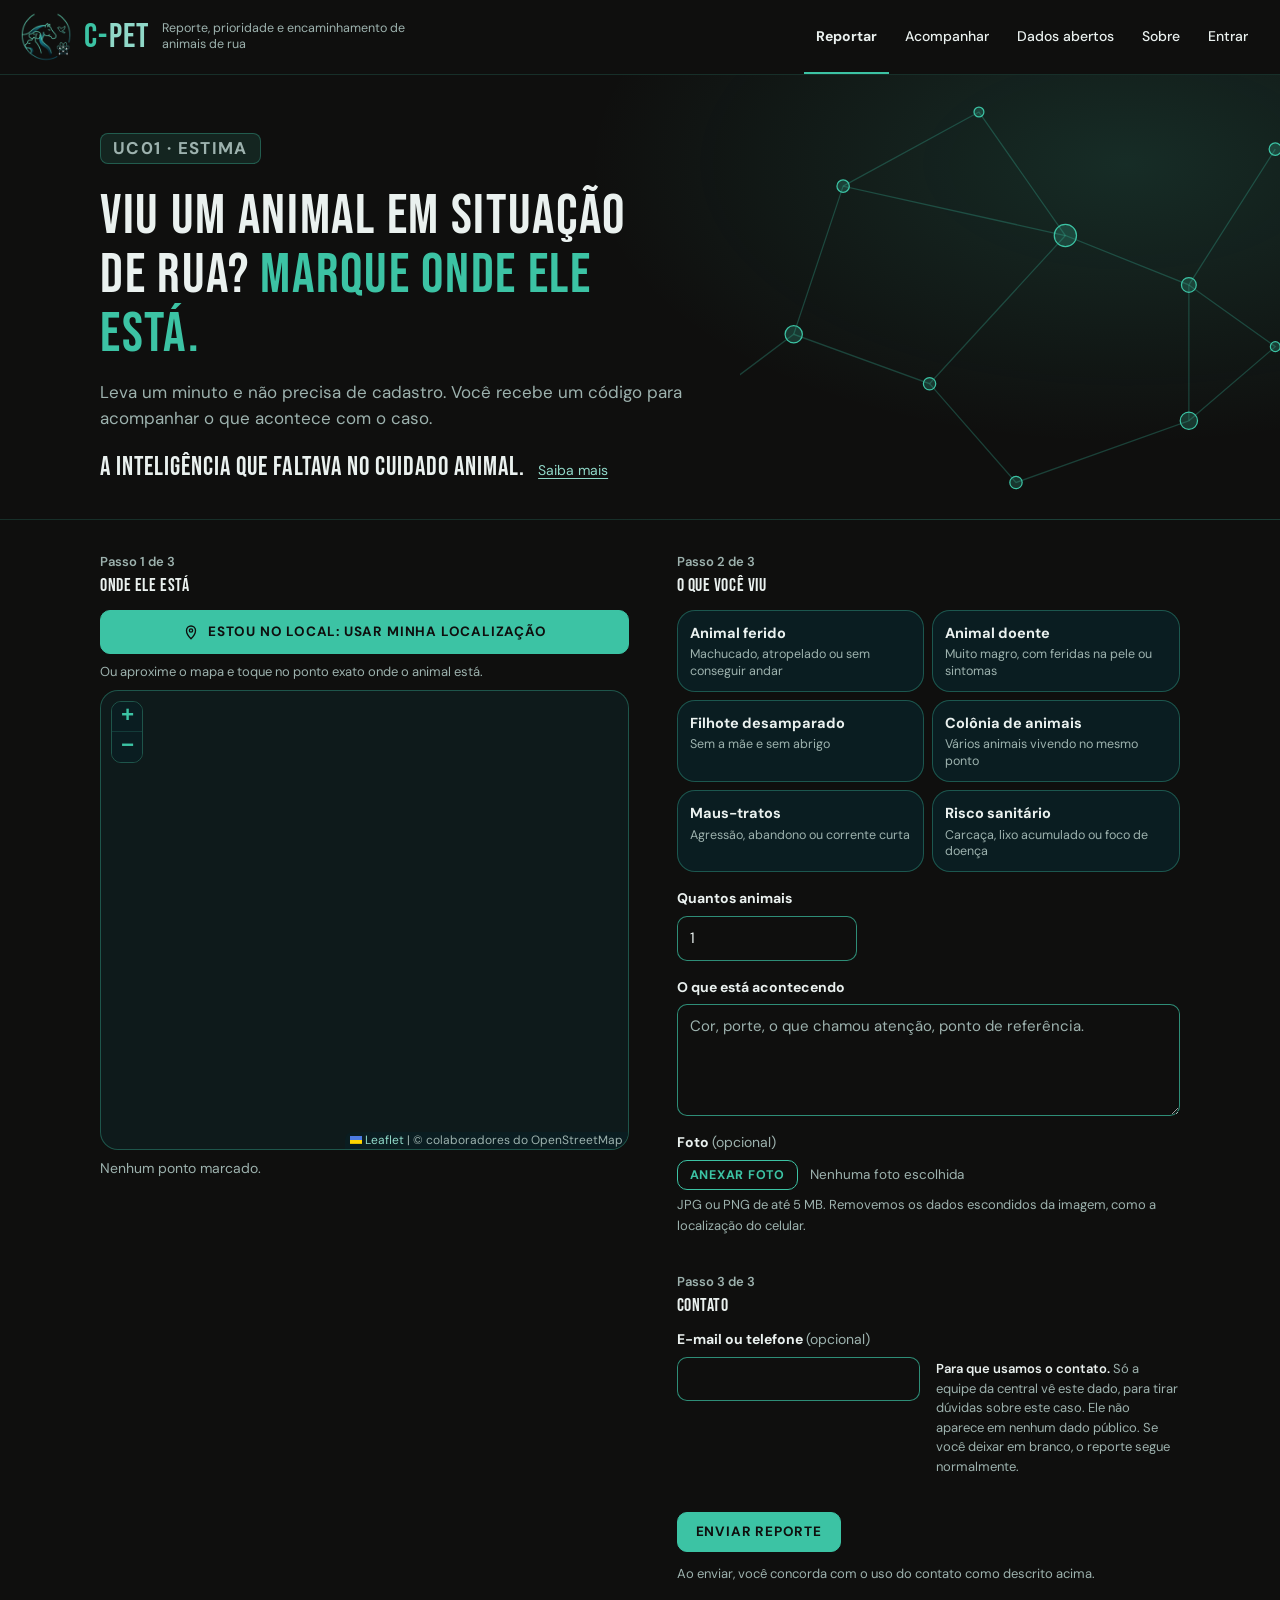
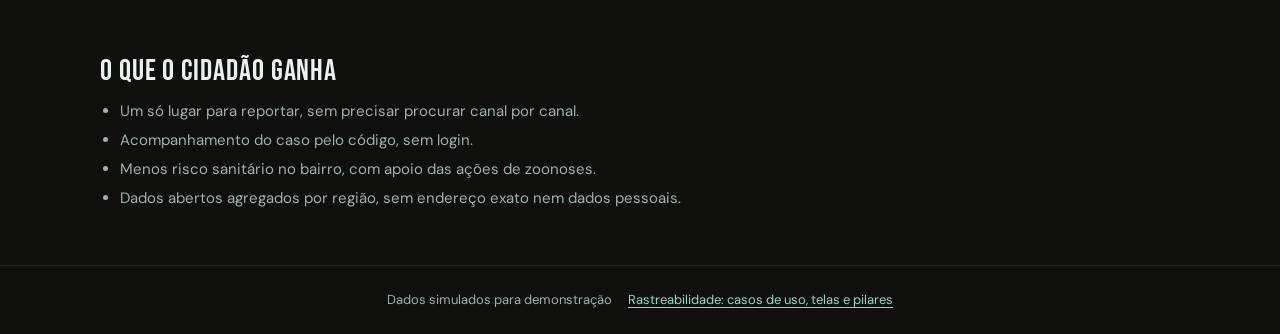
==== commit b59fc6d9: "Telas no tema escuro: heroi, Sobre no estilo do deck e textos de fontes Co-Authored-By: Claude Sonne" ====
--- a/src/main/resources/static/index.html
+++ b/src/main/resources/static/index.html
@@ -7,6 +7,7 @@
   <meta name="description" content="Reporte um animal em situação de rua e acompanhe o atendimento pelo código do caso.">
   <link rel="icon" href="img/favicon.ico" sizes="any">
   <link rel="apple-touch-icon" href="img/apple-touch-icon.png">
+  <link rel="stylesheet" href="css/tokens.css">
   <link rel="stylesheet" href="vendor/bootstrap.min.css">
   <link rel="stylesheet" href="vendor/leaflet/leaflet.css">
   <link rel="stylesheet" href="css/app.css">
@@ -17,11 +18,12 @@
   <div id="cabecalho"></div>
 
   <main id="tela-form">
-    <section class="abertura">
+    <section class="abertura heroi">
+      <svg class="rede" viewBox="0 0 560 360" preserveAspectRatio="xMaxYMid slice" aria-hidden="true" focusable="false"><path d="M30 300 L150 210 L260 250 L370 130 L470 170 L540 60"/><path d="M150 210 L190 90 L370 130"/><path d="M260 250 L330 330 L470 280 L470 170"/><path d="M190 90 L300 30 L370 130"/><path d="M470 280 L540 220 L470 170"/><circle cx="30" cy="300" r="5"/><circle cx="150" cy="210" r="7"/><circle cx="260" cy="250" r="5"/><circle cx="370" cy="130" r="9"/><circle cx="470" cy="170" r="6"/><circle cx="540" cy="60" r="5"/><circle cx="190" cy="90" r="5"/><circle cx="300" cy="30" r="4"/><circle cx="330" cy="330" r="5"/><circle cx="470" cy="280" r="7"/><circle cx="540" cy="220" r="4"/></svg>
       <p class="etiqueta-uc" title="UC01 Reportar Animal em Situação de Rua. Pilar Estima. Ator: Cidadão">UC01 · Estima</p>
-      <h1>Viu um animal em situação de rua? Marque onde ele está.</h1>
+      <h1>Viu um animal em situação de rua? <span class="dest">Marque onde ele está.</span></h1>
       <p>Leva um minuto e não precisa de cadastro. Você recebe um código para acompanhar o que acontece com o caso.</p>
-      <p class="identidade">O C-PET é a camada de inteligência que estima, prioriza, conecta, alerta e cuida: orquestra ONGs, clínicas e órgãos públicos que já atuam, em vez de competir com eles. <a href="sobre.html">Saiba mais</a></p>
+      <p class="identidade-linha">A inteligência que faltava no cuidado animal. <a href="sobre.html">Saiba mais</a></p>
     </section>
 
     <form id="form" class="pagina reportar" novalidate>
--- a/src/main/resources/static/css/tokens.css
+++ b/src/main/resources/static/css/tokens.css
@@ -0,0 +1,88 @@
+/* C-PET: tokens do tema escuro. Único arquivo com cores, fontes e escalas.
+   Cores medidas no deck "Pitch C-PET para CitizenTech" (ver docs/DESIGN.md).
+   Nenhum outro CSS ou JS define cor: tudo vem daqui. */
+
+@font-face { font-family: "Bebas Neue"; font-weight: 400; font-display: swap; src: url("../fonts/bebas-neue-400.woff2") format("woff2"); }
+@font-face { font-family: "DM Sans"; font-weight: 100 1000; font-display: swap; src: url("../fonts/dm-sans-var.woff2") format("woff2"); }
+
+:root {
+  color-scheme: dark;
+
+  /* Identidade (deck) */
+  --fundo: #0F0F0E;
+  --superficie-a: #0A1D21;
+  --superficie-b: #0E1A1B;
+  --menta: #3CC3A4;
+  --menta-claro: #90D8C8;
+  --menta-claro-2: #ADE4D8;
+  --teal-profundo: #105868;
+  --texto: #EAF1EF;
+  --texto-2: #9DB2AE;
+  --borda: rgba(60, 195, 164, 0.35);
+  --borda-fraca: rgba(60, 195, 164, 0.18);
+  --borda-campo: rgba(60, 195, 164, 0.7);
+  --menta-fundo: rgba(60, 195, 164, 0.12);
+  --menta-fundo-forte: rgba(60, 195, 164, 0.22);
+  --sobre-menta: #0F0F0E;
+
+  /* Sinais: âmbar e vermelho sóbrios (texto/contorno) e vermelho sólido (fundo com texto claro) */
+  --ambar: #E6B450;
+  --ambar-fundo: rgba(230, 180, 80, 0.14);
+  --erro: #F2877D;
+  --erro-fundo: rgba(242, 135, 125, 0.14);
+  --erro-solido: #B3261E;
+  --sobre-erro: #FFFFFF;
+
+  /* Mapa */
+  --mapa-filtro: invert(1) hue-rotate(180deg) brightness(0.78) contrast(0.92) saturate(0.28) sepia(0.4) hue-rotate(122deg) saturate(1.5);
+  --score-alto: var(--erro);
+  --score-medio: var(--ambar);
+  --score-baixo: var(--menta);
+  --rampa-1: #105868; --sobre-rampa-1: #EAF1EF;
+  --rampa-2: #3CC3A4; --sobre-rampa-2: #0F0F0E;
+  --rampa-3: #E6B450; --sobre-rampa-3: #0F0F0E;
+  --rampa-4: #F2877D; --sobre-rampa-4: #0F0F0E;
+  --rampa-5: #B3261E; --sobre-rampa-5: #FFFFFF;
+
+  /* Herói */
+  --brilho: rgba(60, 195, 164, 0.16);
+  --rede-linha: rgba(60, 195, 164, 0.28);
+
+  /* Ícone do select (seta menta clara) */
+  --seta-select: url("data:image/svg+xml,%3csvg xmlns='http://www.w3.org/2000/svg' viewBox='0 0 16 16'%3e%3cpath fill='none' stroke='%2390D8C8' stroke-linecap='round' stroke-linejoin='round' stroke-width='2' d='m2 5 6 6 6-6'/%3e%3c/svg%3e");
+
+  /* Fontes */
+  --fonte-titulo: "Bebas Neue", "Arial Narrow", "Helvetica Neue Condensed", Impact, sans-serif;
+  --fonte: "DM Sans", system-ui, "Segoe UI", sans-serif;
+  --mono: "DM Sans", system-ui, sans-serif;
+
+  /* Escalas */
+  --e1: 4px; --e2: 8px; --e3: 12px; --e4: 16px; --e5: 24px; --e6: 32px; --e7: 48px;
+  --raio: 10px;
+  --raio-chip: 8px;
+  --raio-cartao: 18px;
+  --t: 120ms ease;
+  --sombra: none;
+  --sombra-forte: 0 8px 28px rgba(0, 0, 0, 0.55);
+
+  /* Nomes antigos, apontando para os novos (os componentes ainda os usam) */
+  --papel: var(--fundo);
+  --papel-2: var(--superficie-b);
+  --superficie: var(--superficie-a);
+  --tinta: var(--texto);
+  --tinta-2: var(--texto-2);
+  --tinta-3: var(--texto-2);
+  --linha: var(--borda-fraca);
+  --linha-forte: var(--borda);
+  --fundo-logo: var(--fundo);
+  --terracota-claro: var(--menta-claro);
+  --teal: var(--menta);
+  --teal-escuro: var(--menta-claro);
+  --teal-claro: var(--menta-fundo);
+  --ferrugem: var(--erro);
+  --ferrugem-escuro: var(--erro);
+  --ferrugem-claro: var(--erro-fundo);
+  --ocre: var(--ambar);
+  --ocre-claro: var(--ambar-fundo);
+  --ok: var(--menta);
+}
--- a/src/main/resources/static/css/app.css
+++ b/src/main/resources/static/css/app.css
@@ -1,38 +1,4 @@
-/* C-PET: tokens e componentes. Bootstrap fica só com grade e campos. */
-
-@font-face { font-family: "Schibsted Grotesk"; font-weight: 400; font-display: swap; src: url("../fonts/schibsted-grotesk-400.woff2") format("woff2"); }
-@font-face { font-family: "Schibsted Grotesk"; font-weight: 500; font-display: swap; src: url("../fonts/schibsted-grotesk-500.woff2") format("woff2"); }
-@font-face { font-family: "Schibsted Grotesk"; font-weight: 600; font-display: swap; src: url("../fonts/schibsted-grotesk-600.woff2") format("woff2"); }
-@font-face { font-family: "Schibsted Grotesk"; font-weight: 700; font-display: swap; src: url("../fonts/schibsted-grotesk-700.woff2") format("woff2"); }
-@font-face { font-family: "IBM Plex Mono"; font-weight: 400; font-display: swap; src: url("../fonts/ibm-plex-mono-400.woff2") format("woff2"); }
-@font-face { font-family: "IBM Plex Mono"; font-weight: 500; font-display: swap; src: url("../fonts/ibm-plex-mono-500.woff2") format("woff2"); }
-
-:root {
-  --papel: #F2EEE4;
-  --papel-2: #E9E3D5;
-  --superficie: #FBFAF6;
-  --tinta: #17252A;
-  --tinta-2: #3F4E52;
-  --tinta-3: #4F5E62;
-  --linha: #D6CFBF;
-  --linha-forte: #B3AA95;
-  --fundo-logo: #121212;
-  --terracota-claro: #E58A63;
-  --teal: #135969;
-  --teal-escuro: #0D404C;
-  --teal-claro: #D7E8EA;
-  --ferrugem: #A9431E;
-  --ferrugem-escuro: #7E2F12;
-  --ferrugem-claro: #F4DDD3;
-  --ocre: #7A530A;
-  --ocre-claro: #F1E4C3;
-  --ok: var(--teal);
-
-  --fonte: "Schibsted Grotesk", system-ui, sans-serif;
-  --mono: "IBM Plex Mono", ui-monospace, monospace;
-  --raio: 3px;
-  --t: 120ms ease;
-}
+/* C-PET: base e componentes do tema escuro. Todas as cores vêm de tokens.css. Bootstrap fica só com grade e campos. */
 
 *, *::before, *::after { box-sizing: border-box; }
 
@@ -40,181 +6,175 @@
 
 body {
   margin: 0;
-  background: var(--papel);
-  color: var(--tinta);
+  background: var(--fundo);
+  color: var(--texto);
   font-family: var(--fonte);
   font-size: 15px;
-  line-height: 1.5;
+  line-height: 1.55;
   --bs-body-font-family: var(--fonte);
-  --bs-body-bg: var(--papel);
-  --bs-body-color: var(--tinta);
+  --bs-body-bg: var(--fundo);
+  --bs-body-color: var(--texto);
 }
 
-h1, h2, h3, h4 { font-weight: 700; line-height: 1.15; letter-spacing: -0.01em; margin: 0; }
-h1 { font-size: clamp(1.7rem, 4.5vw, 2.5rem); }
-h2 { font-size: 1.25rem; }
-h3 { font-size: 1rem; }
+h1, h2, h3, h4 { font-family: var(--fonte-titulo); font-weight: 400; text-transform: uppercase; letter-spacing: 0.03em; line-height: 1.05; margin: 0; }
+h1 { font-size: clamp(2.4rem, 6.5vw, 3.9rem); }
+h2 { font-size: 1.9rem; }
+h3 { font-size: 1.3rem; }
+h4 { font-size: 1.1rem; }
+.dest { color: var(--menta); }
 p { margin: 0; }
-a { color: var(--teal); text-underline-offset: 3px; }
-a:hover { color: var(--teal-escuro); }
-.mono { font-family: var(--mono); font-feature-settings: "zero" 0; }
-.suave { color: var(--tinta-2); }
-.fraco { color: var(--tinta-3); }
+a { color: var(--menta-claro); text-underline-offset: 3px; }
+a:hover { color: var(--menta-claro-2); }
+.mono { font-family: var(--mono); font-variant-numeric: tabular-nums; }
+.suave { color: var(--texto-2); }
+.fraco { color: var(--texto-2); }
 .so-leitor { position: absolute; width: 1px; height: 1px; overflow: hidden; clip: rect(0 0 0 0); white-space: nowrap; }
 
-:focus-visible { outline: 2px solid var(--teal); outline-offset: 2px; }
+:focus-visible { outline: 2px solid var(--menta-claro); outline-offset: 2px; }
 
 /* Faixa de dados simulados e cabeçalho */
 .faixa-demo {
-  background: var(--ocre-claro);
-  border-bottom: 1px solid #D9C48E;
-  color: #5E4209;
+  background: var(--ambar-fundo);
+  border-bottom: 1px solid var(--borda-fraca);
+  color: var(--ambar);
   font-size: 12.5px;
   font-weight: 500;
   text-align: center;
   padding: 5px 12px;
-  letter-spacing: 0.01em;
+  letter-spacing: 0.02em;
 }
 
 .topo {
-  background: var(--fundo-logo);
-  color: var(--papel);
+  background: var(--fundo);
+  color: var(--texto);
+  border-bottom: 1px solid var(--borda-fraca);
   display: flex;
   align-items: center;
   gap: 24px;
   padding: 0 20px;
-  min-height: 76px;
+  min-height: 72px;
   position: sticky;
   top: 0;
   z-index: 1000;
 }
-.topo a { color: var(--papel); text-decoration: none; }
+.topo a { color: var(--texto); text-decoration: none; }
 .marca { display: flex; align-items: center; gap: 12px; }
-.emblema { position: relative; display: block; flex: none; width: 60px; height: 60px; border-radius: 50%; overflow: hidden; background: var(--fundo-logo); }
-.emblema img { position: absolute; width: 201%; max-width: none; left: -52.7%; top: -60.4%; }
-.emblema i { position: absolute; left: 29%; width: 42%; top: 0; height: 15%; background: var(--fundo-logo); }
-.wordmark { display: block; color: var(--papel); }
-.wordmark text { font-family: var(--fonte); font-weight: 700; font-size: 26px; letter-spacing: 0.02em; fill: currentColor; }
-.wordmark .pet { fill: var(--terracota-claro); }
-.marca small { font-weight: 400; font-size: 12.5px; color: #B9C2C4; letter-spacing: 0; }
+.emblema { display: block; flex: none; width: 52px; height: 52px; }
+.wordmark { font-family: var(--fonte-titulo); font-size: 34px; line-height: 1; letter-spacing: 0.04em; color: var(--menta); }
+.wordmark b { font-weight: 400; color: var(--menta-claro); }
+.marca small { font-weight: 400; font-size: 12.5px; color: var(--texto-2); letter-spacing: 0; max-width: 34ch; line-height: 1.25; }
 .topo nav { display: flex; gap: 4px; flex-wrap: wrap; margin-left: auto; align-items: center; }
 .topo nav a {
-  padding: 28px 10px 26px;
+  padding: 26px 12px 24px;
   font-size: 14px;
+  font-weight: 500;
   border-bottom: 2px solid transparent;
   transition: border-color var(--t), color var(--t);
 }
-.topo nav a:hover { border-bottom-color: #6B7A7E; }
-.topo nav a[aria-current="page"] { border-bottom-color: var(--terracota-claro); font-weight: 600; }
-.topo .usuario { font-size: 13px; color: #C4CDCF; display: flex; align-items: center; gap: 12px; }
+.topo nav a:hover { border-bottom-color: var(--borda); color: var(--menta-claro-2); }
+.topo nav a[aria-current="page"] { border-bottom-color: var(--menta); font-weight: 700; }
+.topo .usuario { font-size: 13px; color: var(--texto-2); display: flex; align-items: center; gap: 12px; }
 .topo .usuario button {
-  background: none; border: 1px solid #5C6B6F; color: var(--papel); border-radius: var(--raio);
-  padding: 4px 10px; font: inherit; font-size: 12.5px; cursor: pointer; transition: background var(--t);
+  background: none; border: 1px solid var(--borda); color: var(--texto); border-radius: var(--raio);
+  padding: 4px 12px; font: inherit; font-size: 12.5px; cursor: pointer; transition: background var(--t);
 }
-.topo .usuario button:hover { background: #26302F; }
-.topo a:focus-visible, .topo button:focus-visible { outline-color: var(--papel); }
+.topo .usuario button:hover { background: var(--menta-fundo); }
 
 /* Botões */
 .btn-c {
   display: inline-flex; align-items: center; justify-content: center; gap: 8px;
-  font: inherit; font-weight: 600; font-size: 14px; line-height: 1;
-  padding: 11px 16px; border-radius: var(--raio);
-  border: 1px solid var(--teal); background: var(--teal); color: var(--superficie);
+  font: inherit; font-weight: 700; font-size: 13.5px; line-height: 1; text-transform: uppercase; letter-spacing: 0.06em;
+  padding: 12px 18px; border-radius: var(--raio);
+  border: 1px solid var(--menta); background: var(--menta); color: var(--sobre-menta);
   cursor: pointer; text-decoration: none;
   transition: background var(--t), border-color var(--t), transform var(--t), color var(--t);
 }
-.btn-c:hover { background: var(--teal-escuro); border-color: var(--teal-escuro); color: var(--superficie); }
+.btn-c:hover { background: var(--menta-claro); border-color: var(--menta-claro); color: var(--sobre-menta); }
 .btn-c:active { transform: translateY(1px); }
 .btn-c[disabled] { opacity: 0.45; cursor: not-allowed; transform: none; }
-.btn-c.sec { background: transparent; color: var(--teal); }
-.btn-c.sec:hover { background: var(--teal-claro); color: var(--teal-escuro); }
-.btn-c.perigo { background: transparent; color: var(--ferrugem); border-color: var(--ferrugem); }
-.btn-c.perigo:hover { background: var(--ferrugem-claro); color: var(--ferrugem-escuro); }
-.btn-c.pequeno { padding: 7px 11px; font-size: 13px; }
+.btn-c.sec { background: transparent; color: var(--menta); }
+.btn-c.sec:hover { background: var(--menta-fundo); color: var(--menta-claro); border-color: var(--menta-claro); }
+.btn-c.perigo { background: transparent; color: var(--erro); border-color: var(--erro); }
+.btn-c.perigo:hover { background: var(--erro-fundo); color: var(--erro); }
+.btn-c.pequeno { padding: 8px 12px; font-size: 12.5px; }
 .btn-c.cheio { width: 100%; }
 
 /* Campos */
 .campo { display: block; margin-bottom: 16px; }
-.campo > .rotulo { display: block; font-weight: 600; font-size: 14px; margin-bottom: 6px; }
-.campo .ajuda { display: block; color: var(--tinta-2); font-size: 13px; margin-top: 5px; }
+.campo > .rotulo { display: block; font-weight: 700; font-size: 14px; margin-bottom: 6px; }
+.campo .ajuda { display: block; color: var(--texto-2); font-size: 13px; margin-top: 5px; }
 .form-control, .form-select, textarea.form-control {
-  background: var(--superficie); border: 1px solid var(--linha-forte); border-radius: var(--raio);
-  color: var(--tinta); font-family: var(--fonte); font-size: 15px; padding: 10px 12px;
+  background-color: var(--fundo); border: 1px solid var(--borda-campo); border-radius: var(--raio);
+  color: var(--texto); font-family: var(--fonte); font-size: 15px; padding: 10px 12px;
   transition: border-color var(--t), box-shadow var(--t);
 }
-.form-control:focus, .form-select:focus { border-color: var(--teal); box-shadow: 0 0 0 2px var(--teal-claro); background: var(--superficie); color: var(--tinta); }
-.erro-campo { color: var(--ferrugem-escuro); font-size: 13.5px; margin-top: 6px; }
-.alerta-erro { border: 1px solid var(--ferrugem); background: var(--ferrugem-claro); color: var(--ferrugem-escuro); padding: 10px 12px; border-radius: var(--raio); font-size: 14px; }
+.form-select { background-image: var(--seta-select); }
+.form-control:focus, .form-select:focus { border-color: var(--menta); box-shadow: 0 0 0 2px var(--menta-fundo-forte); background-color: var(--fundo); color: var(--texto); }
+.form-control::file-selector-button { background: var(--superficie-b); color: var(--texto); border: 0; border-right: 1px solid var(--borda); }
+.erro-campo { color: var(--erro); font-size: 13.5px; margin-top: 6px; }
+.alerta-erro { border: 1px solid var(--erro); background: var(--erro-fundo); color: var(--erro); padding: 10px 12px; border-radius: var(--raio); font-size: 14px; }
 
-/* Chips */
+/* Chips e etiquetas: retângulo arredondado com contorno */
 .chip {
-  display: inline-flex; align-items: center; font-size: 11.5px; font-weight: 600; letter-spacing: 0.03em;
-  text-transform: uppercase; padding: 2px 7px; border-radius: 2px; border: 1px solid var(--linha-forte);
-  color: var(--tinta-2); background: transparent; white-space: nowrap;
+  display: inline-flex; align-items: center; font-size: 11.5px; font-weight: 700; letter-spacing: 0.06em;
+  text-transform: uppercase; padding: 2px 8px; border-radius: var(--raio-chip); border: 1px solid var(--borda);
+  color: var(--texto-2); background: transparent; white-space: nowrap;
 }
-.chip.REPORTADO { color: var(--ocre); border-color: #C9AE6B; background: var(--ocre-claro); }
-.chip.TRIAGEM { color: var(--tinta); border-color: var(--tinta-2); }
-.chip.ENCAMINHADO { color: var(--teal-escuro); border-color: var(--teal); background: var(--teal-claro); }
-.chip.ATENDIDO { color: #fff; border-color: var(--ok); background: var(--ok); }
-.chip.ADOTADO { color: var(--ferrugem-escuro); border-color: var(--ferrugem); background: var(--ferrugem-claro); }
-.chip.ARQUIVADO { color: var(--tinta-3); border-style: dashed; }
+.chip.REPORTADO { color: var(--ambar); border-color: var(--ambar); background: var(--ambar-fundo); }
+.chip.TRIAGEM { color: var(--texto); border-color: var(--texto-2); }
+.chip.ENCAMINHADO { color: var(--menta-claro); border-color: var(--menta); background: var(--menta-fundo); }
+.chip.ATENDIDO { color: var(--sobre-menta); border-color: var(--menta); background: var(--menta); }
+.chip.ADOTADO { color: var(--sobre-menta); border-color: var(--menta-claro); background: var(--menta-claro); }
+.chip.ARQUIVADO { color: var(--texto-2); border-style: dashed; }
+.chip-celula { background: var(--superficie-a); color: var(--erro); border-color: var(--erro); transform: translateY(-100%); }
 
 /* Score */
 .score {
-  font-family: var(--mono); font-weight: 500; font-size: 13px; min-width: 2.4em; text-align: center;
-  padding: 2px 5px; border-radius: 2px; border: 1px solid var(--linha-forte); background: var(--superficie);
+  font-family: var(--mono); font-variant-numeric: tabular-nums; font-weight: 700; font-size: 13px; min-width: 2.4em; text-align: center;
+  padding: 2px 5px; border-radius: var(--raio-chip); border: 1px solid var(--borda); background: var(--superficie-b); color: var(--texto);
 }
-.score.alto { background: var(--ferrugem); border-color: var(--ferrugem); color: #fff; }
-.score.medio { background: var(--ocre-claro); border-color: #C9AE6B; color: var(--ocre); }
-.score.baixo { color: var(--tinta-2); }
+.score.alto { background: var(--erro-solido); border-color: var(--erro); color: var(--sobre-erro); }
+.score.medio { background: var(--ambar-fundo); border-color: var(--ambar); color: var(--ambar); }
+.score.baixo { color: var(--texto-2); }
 
 /* Estruturas de página */
 .pagina { max-width: 1120px; margin: 0 auto; padding: 40px 20px 72px; }
-.cartao { background: var(--superficie); border: 1px solid var(--linha); border-radius: var(--raio); }
-.titulo-secao { font-size: 13px; font-weight: 600; color: var(--tinta-2); margin-bottom: 10px; }
+.cartao { background: var(--superficie-a); border: 1px solid var(--borda); border-radius: var(--raio-cartao); }
+.titulo-secao { font-size: 13px; font-weight: 700; color: var(--texto-2); margin-bottom: 10px; text-transform: uppercase; letter-spacing: 0.08em; }
 
-.mapa { width: 100%; background: var(--papel-2); border: 1px solid var(--linha-forte); border-radius: var(--raio); z-index: 0; }
-.leaflet-container { font-family: var(--fonte); }
-.leaflet-container a { color: var(--teal); }
+.mapa { width: 100%; background: var(--superficie-b); border: 1px solid var(--borda); border-radius: var(--raio-cartao); z-index: 0; }
+.leaflet-container { font-family: var(--fonte); background: var(--superficie-b); }
+.leaflet-container a { color: var(--menta-claro); }
 
 /* Linha do tempo */
 .linha-tempo { list-style: none; margin: 0; padding: 0; position: relative; }
 .linha-tempo li { position: relative; padding: 0 0 20px 28px; }
-.linha-tempo li::before { content: ""; position: absolute; left: 6px; top: 6px; bottom: -6px; width: 1px; background: var(--linha-forte); }
+.linha-tempo li::before { content: ""; position: absolute; left: 6px; top: 6px; bottom: -6px; width: 1px; background: var(--borda); }
 .linha-tempo li:last-child::before { display: none; }
 .linha-tempo li::after {
   content: ""; position: absolute; left: 0; top: 4px; width: 13px; height: 13px; border-radius: 50%;
-  background: var(--teal); border: 2px solid var(--superficie); box-shadow: 0 0 0 1px var(--teal);
+  background: var(--menta); border: 2px solid var(--fundo); box-shadow: 0 0 0 1px var(--menta);
 }
-.linha-tempo li.futuro::after { background: var(--superficie); box-shadow: 0 0 0 1px var(--linha-forte); }
-.linha-tempo li.futuro { color: var(--tinta-3); }
-.linha-tempo .quando { font-family: var(--mono); font-size: 12.5px; color: var(--tinta-2); }
-.linha-tempo strong { display: block; font-weight: 600; }
+.linha-tempo li.futuro::after { background: var(--fundo); box-shadow: 0 0 0 1px var(--borda); }
+.linha-tempo li.futuro { color: var(--texto-2); }
+.linha-tempo .quando { display: block; font-family: var(--mono); font-size: 12.5px; color: var(--texto-2); }
+.linha-tempo strong { display: block; font-weight: 700; }
 
 @media (max-width: 640px) {
   body { font-size: 15px; }
   .marca small { display: none; }
-  .topo { padding: 0 14px; gap: 12px; flex-wrap: wrap; }
-  .topo nav { margin-left: 0; width: 100%; }
-  .topo nav a { padding: 8px 8px 6px; }
-  .marca { padding: 8px 0 0; }
-  .emblema { width: 56px; height: 56px; }
   .pagina { padding: 28px 16px 56px; }
 }
 
 @media (prefers-reduced-motion: reduce) {
-  * { transition: none !important; }
+  * { transition: none !important; animation: none !important; }
 }
 
-/* Mapas: tiles dessaturados para os pinos e as células aparecerem */
-.leaflet-tile-pane { filter: grayscale(.85) sepia(.12) brightness(1.04); }
+.leaflet-tile-pane { filter: var(--mapa-filtro); }
 
-/* Foco visível em campos, botões, cartões e links */
-.form-control:focus-visible, .form-select:focus-visible, textarea.form-control:focus-visible {
-  outline: 2px solid var(--teal); outline-offset: 2px; border-color: var(--teal);
-}
+.form-control::placeholder, textarea.form-control::placeholder { color: var(--texto-2); opacity: 1; }
 .fila li button:focus-visible, .item-alerta:focus-visible { outline-offset: -3px; }
-.usuario-cartao:focus-visible, .btn-alerta:focus-visible { outline-offset: 2px; }
-.form-control::placeholder, textarea.form-control::placeholder { color: #55646A; opacity: 1; }
 
-.nota-sim { font-size: 12.5px; color: var(--tinta-3); margin-top: 10px; }
+.nota-sim { font-size: 12.5px; color: var(--texto-2); margin-top: 10px; }
+
+input[type="checkbox"], input[type="radio"] { accent-color: var(--menta); }
--- a/src/main/resources/static/css/cidadao.css
+++ b/src/main/resources/static/css/cidadao.css
@@ -38,9 +38,9 @@
 /* Confirmação */
 .recebido { max-width: 640px; margin: 0 auto; padding: 48px 20px 80px; }
 .carimbo {
-  display: inline-block; margin: 22px 0 14px; padding: 14px 22px; border: 2px solid var(--tinta);
-  font-family: var(--mono); font-weight: 500; font-size: clamp(1.9rem, 8vw, 2.8rem); letter-spacing: 0.08em;
-  transform: rotate(-1.5deg); background: var(--superficie);
+  display: inline-block; margin: 22px 0 14px; padding: 12px 22px; border: 1px solid var(--menta); border-radius: var(--raio-cartao);
+  font-family: var(--fonte-titulo); font-weight: 400; font-size: clamp(2.2rem, 9vw, 3.4rem); letter-spacing: 0.1em; color: var(--menta);
+  background: var(--superficie-a);
 }
 .recebido .acoes-form { margin-top: 26px; }
 .recebido p { max-width: 54ch; color: var(--tinta-2); font-size: 16px; }
@@ -71,21 +71,21 @@
 .numeros { display: grid; grid-template-columns: repeat(3, minmax(0, 1fr)); border: 1px solid var(--linha-forte); background: var(--superficie); margin-top: 28px; }
 .numeros > div { padding: 16px 18px; border-left: 1px solid var(--linha); }
 .numeros > div:first-child { border-left: 0; }
-.numeros .valor { font-family: var(--mono); font-size: 2rem; font-weight: 500; line-height: 1.1; }
+.numeros .valor { font-family: var(--fonte-titulo); font-size: 3rem; font-weight: 400; line-height: 1; letter-spacing: 0.03em; color: var(--menta); }
 .numeros .rotulo { font-size: 13px; color: var(--tinta-2); margin-top: 4px; }
 .dados-grade { display: grid; grid-template-columns: minmax(0, 1.25fr) minmax(0, 1fr); gap: 36px; margin-top: 36px; align-items: start; }
 .dados-grade .mapa { height: 480px; }
 .tabela-bairros { width: 100%; border-collapse: collapse; font-size: 14px; }
-.tabela-bairros th { text-align: left; font-size: 13px; font-weight: 600; color: var(--tinta-2); padding: 0 0 8px 14px; border-bottom: 1px solid var(--tinta); }
+.tabela-bairros th { text-align: left; font-size: 13px; font-weight: 600; color: var(--tinta-2); padding: 0 0 8px 14px; border-bottom: 1px solid var(--borda); }
 .tabela-bairros th:first-child, .tabela-bairros td:first-child { padding-left: 0; }
 .tabela-bairros td { padding: 10px 0 10px 14px; border-bottom: 1px solid var(--linha); vertical-align: middle; }
 .tabela-bairros tbody th { font-size: 14px; font-weight: 600; color: var(--tinta); padding: 10px 0 10px 0; border-bottom: 1px solid var(--linha); }
 .tabela-bairros th.num, .tabela-bairros td.num { text-align: right; }
 .tabela-bairros td.num { font-family: var(--mono); }
 .barra { height: 6px; background: var(--papel-2); width: 100%; min-width: 60px; }
-.barra i { display: block; height: 100%; background: var(--ferrugem); }
+.barra i { display: block; height: 100%; background: var(--menta); border-radius: 3px; }
 .legenda { display: flex; gap: 14px; align-items: center; font-size: 12.5px; color: var(--tinta-2); margin-top: 10px; flex-wrap: wrap; }
-.legenda span.q { display: inline-block; width: 14px; height: 14px; margin-right: 5px; vertical-align: -2px; border: 1px solid rgba(0,0,0,.2); }
+.legenda span.q { display: inline-block; width: 14px; height: 14px; margin-right: 5px; vertical-align: -2px; border: 1px solid var(--borda); border-radius: 3px; }
 .nota-privacidade { margin-top: 28px; font-size: 13.5px; color: var(--tinta-2); max-width: 70ch; }
 
 @media (max-width: 900px) {
@@ -98,7 +98,7 @@
   .tipos, .linha-contato { grid-template-columns: minmax(0, 1fr); }
   .nota-consent { padding-top: 0; }
   .abertura { padding-top: 30px; }
-  .numeros .valor { font-size: 1.5rem; }
+  .numeros .valor { font-size: 2.2rem; }
   .numeros > div { padding: 12px; }
   .dados-grade .mapa { height: 320px; }
 }
@@ -107,15 +107,15 @@
 .filtro-tipo { margin-top: 28px; max-width: 320px; }
 .filtro-tipo .rotulo { display: block; font-weight: 600; font-size: 14px; margin-bottom: 6px; }
 .bolha {
-  display: flex; align-items: center; justify-content: center; border-radius: 50%; border: 1px solid #17252A;
-  font-family: var(--mono); font-weight: 500; font-size: 13px; opacity: 0.92; cursor: pointer;
+  display: flex; align-items: center; justify-content: center; border-radius: 50%; border: 1px solid var(--fundo);
+  font-family: var(--mono); font-weight: 700; font-size: 13px; opacity: 0.95; cursor: pointer;
 }
 .ranking { list-style: none; margin: 0; padding: 0; }
 .ranking li { display: grid; grid-template-columns: 34px minmax(0, 1fr); gap: 12px; align-items: center; padding: 9px 0; border-top: 1px solid var(--linha); }
-.ranking li:first-child { border-top: 1px solid var(--tinta); }
+.ranking li:first-child { border-top: 1px solid var(--borda); }
 .ranking b { display: block; font-weight: 600; }
 .ranking small { display: block; color: var(--tinta-2); font-size: 12.5px; }
-.bolha-mini { display: flex; align-items: center; justify-content: center; width: 34px; height: 34px; border-radius: 50%; border: 1px solid #17252A; font-family: var(--mono); font-weight: 500; }
+.bolha-mini { display: flex; align-items: center; justify-content: center; width: 34px; height: 34px; border-radius: 50%; border: 1px solid var(--fundo); font-family: var(--mono); font-weight: 700; }
 
 /* Campo de foto com rótulo próprio */
 .anexo { display: flex; align-items: center; gap: 12px; flex-wrap: wrap; }
--- a/src/main/resources/static/css/moderno.css
+++ b/src/main/resources/static/css/moderno.css
@@ -1,133 +1,196 @@
-/* Camada de acabamento: espaçamento, cartões, mapa, navegação e ícones. Carregada depois dos demais. */
-
-:root {
-  --e1: 4px; --e2: 8px; --e3: 12px; --e4: 16px; --e5: 24px; --e6: 32px; --e7: 48px;
-  --raio: 8px;
-  --raio-cartao: 14px;
-  --sombra: 0 1px 2px rgba(23, 37, 42, 0.06), 0 2px 10px rgba(23, 37, 42, 0.05);
-  --sombra-forte: 0 2px 4px rgba(23, 37, 42, 0.08), 0 8px 24px rgba(23, 37, 42, 0.10);
-}
+/* Camada de acabamento do tema escuro: cartões, ícones, mapa, navegação, herói e Sobre. Carregada por último. Só usa tokens. */
 
 #cabecalho { display: contents; }
 
-/* Cartões */
-.cartao, .caso-card, .tipo label, .usuario-cartao, .campanha, .contexto, .numeros, .painel-alertas {
+/* Cartões: superfície escura, contorno menta translúcido, sem sombra pesada */
+.cartao, .caso-card, .tipo label, .usuario-cartao, .campanha, .contexto, .numeros, .painel-alertas, .pilares li, .card-sobre {
   border-radius: var(--raio-cartao);
   box-shadow: var(--sombra);
 }
-.numeros { overflow: hidden; }
-.tipo label { transition: border-color var(--t), box-shadow var(--t), background var(--t), transform var(--t); }
-.usuario-cartao { transition: border-color var(--t), box-shadow var(--t), background var(--t), transform var(--t); }
-.usuario-cartao:hover { box-shadow: var(--sombra-forte); transform: translateY(-1px); }
-.caso-card { padding: var(--e4); }
-.painel-alertas { box-shadow: var(--sombra-forte); }
-.mapa { border-radius: var(--raio-cartao); }
-.contexto { background: var(--superficie); border-style: dashed; }
+.numeros { overflow: hidden; border-color: var(--borda); }
+.numeros > div { border-left-color: var(--borda-fraca); }
+.tipo label { background: var(--superficie-a); border-color: var(--borda); transition: border-color var(--t), background var(--t); }
+.tipo input:checked + label { background: var(--menta-fundo-forte); border-color: var(--menta); box-shadow: inset 0 0 0 1px var(--menta); }
+.usuario-cartao { background: var(--superficie-a); border-color: var(--borda); transition: border-color var(--t), background var(--t), transform var(--t); }
+.usuario-cartao:hover { transform: translateY(-2px); }
+.caso-card { padding: var(--e4); background: var(--superficie-a); border-color: var(--borda); }
+.painel-alertas { box-shadow: var(--sombra-forte); background: var(--superficie-a); }
+.mapa { border-radius: var(--raio-cartao); border-color: var(--borda); }
+.contexto { background: var(--superficie-a); border-style: dashed; }
+.campanha { background: var(--superficie-a); border-color: var(--borda); }
 .proto-bloco { overflow-x: auto; }
+.chip, .score, .selo { border-radius: var(--raio-chip); }
+.form-control, .form-select { border-radius: var(--raio); }
+.barra-ferramenta { background: var(--superficie-a); border-bottom-color: var(--borda); }
+.btn-alerta { background: var(--superficie-b); border-color: var(--borda); color: var(--texto); }
+.btn-alerta:hover, .btn-alerta[aria-expanded="true"] { background: var(--menta-fundo); border-color: var(--menta); }
+.btn-c.acao { background: var(--menta); border-color: var(--menta); color: var(--sobre-menta); }
+.painel-grade > section, .recurso-grade > section { background: var(--fundo); }
+.painel-grade > section.col-fila, .painel-grade > section.col-detalhe { background: var(--superficie-a); }
+.fila li button:hover, .item-alerta:hover { background: var(--menta-fundo); }
+.fila li button[aria-current="true"] { background: var(--menta-fundo-forte); }
+.tabela-bairros th { text-transform: uppercase; letter-spacing: 0.06em; font-size: 12px; }
+.reporte .contato span { background: var(--ambar-fundo); color: var(--ambar); border-radius: 4px; }
+details.arquivar summary { color: var(--erro); }
+.link-pendente { color: var(--ambar); }
 
-/* Botões: primário teal; terracota só para a ação principal da tela e para urgência */
-.btn-c { border-radius: var(--raio); }
-.btn-c.acao { background: var(--ferrugem); border-color: var(--ferrugem); color: #fff; }
-.btn-c.acao:hover { background: var(--ferrugem-escuro); border-color: var(--ferrugem-escuro); color: #fff; }
-.chip { border-radius: 6px; }
-.score { border-radius: 6px; }
-.selo { border-radius: 6px; }
-.form-control, .form-select { border-radius: var(--raio); }
+/* Ícones de linha, soltos e dentro de quadrados arredondados com contorno */
+.ico { width: 18px; height: 18px; flex: none; fill: none; stroke: currentColor; stroke-width: 1.8; stroke-linecap: round; stroke-linejoin: round; }
+.ico-q {
+  display: inline-flex; align-items: center; justify-content: center; flex: none; width: 56px; height: 56px;
+  border: 1px solid var(--menta); border-radius: 16px; color: var(--menta); background: var(--superficie-a);
+}
+.ico-q .ico { width: 28px; height: 28px; stroke-width: 1.6; }
+.ico-q img { width: 36px; height: 36px; display: block; }
 
-/* Ícones de linha */
-.ico { width: 18px; height: 18px; flex: none; fill: none; stroke: currentColor; stroke-width: 1.8; stroke-linecap: round; stroke-linejoin: round; }
-
-/* Mapa: controles do Leaflet no mesmo traço do site */
-.leaflet-bar { border: 1px solid var(--linha-forte) !important; border-radius: var(--raio) !important; box-shadow: var(--sombra) !important; overflow: hidden; }
-.leaflet-bar a, .leaflet-bar a:hover { background: var(--superficie); color: var(--teal); border-bottom: 1px solid var(--linha); width: 34px; height: 34px; line-height: 34px; transition: background var(--t); }
-.leaflet-bar a:hover { background: var(--teal-claro); }
+/* Mapa escuro: tiles filtrados (tokens.css), controles e popups no estilo dos cartões */
+.leaflet-bar { border: 1px solid var(--borda) !important; border-radius: var(--raio) !important; box-shadow: none !important; overflow: hidden; }
+.leaflet-bar a, .leaflet-bar a:hover { background: var(--superficie-a); color: var(--menta); border-bottom: 1px solid var(--borda-fraca); width: 34px; height: 34px; line-height: 34px; transition: background var(--t); }
+.leaflet-bar a:hover { background: var(--menta-fundo-forte); color: var(--menta-claro); }
 .leaflet-bar a:last-child { border-bottom: 0; }
-.leaflet-control-attribution { background: rgba(251, 250, 246, 0.85) !important; color: var(--tinta-2); border-radius: 6px 0 0 0; }
-.leaflet-control-attribution a { color: var(--teal); }
+.leaflet-bar a.leaflet-disabled { background: var(--superficie-b); color: var(--texto-2); }
+.leaflet-control-attribution { background: var(--superficie-a) !important; color: var(--texto-2) !important; border-radius: 8px 0 0 0; }
+.leaflet-control-attribution a { color: var(--menta-claro) !important; }
+.leaflet-popup-content-wrapper, .leaflet-popup-tip { background: var(--superficie-a); color: var(--texto); border: 1px solid var(--borda); }
 .leaflet-popup-content-wrapper { border-radius: var(--raio-cartao); box-shadow: var(--sombra-forte); }
+.leaflet-popup-content { margin: 12px 16px; font-family: var(--fonte); }
+.leaflet-container a.leaflet-popup-close-button { color: var(--texto-2); }
+.leaflet-container a.leaflet-popup-close-button:hover { color: var(--menta-claro); }
+.leaflet-tooltip { background: var(--superficie-a); color: var(--texto); border: 1px solid var(--borda); box-shadow: none; }
+.pino-local { filter: none; }
 
 /* Linha do tempo do histórico (painel e acompanhamento) */
 .historico { position: relative; }
 .historico li { position: relative; display: block; padding: 0 0 var(--e4) 26px; border-top: 0; }
-.historico li::before { content: ""; position: absolute; left: 5px; top: 8px; bottom: -4px; width: 1px; background: var(--linha-forte); }
+.historico li::before { content: ""; position: absolute; left: 5px; top: 8px; bottom: -4px; width: 1px; background: var(--borda); }
 .historico li:last-child::before { display: none; }
-.historico li::after { content: ""; position: absolute; left: 0; top: 4px; width: 11px; height: 11px; border-radius: 50%; background: var(--superficie); border: 2px solid var(--teal); }
-.historico li:last-child::after { background: var(--teal); }
-.historico .quando { display: block; font-family: var(--mono); font-size: 12px; color: var(--tinta-2); }
+.historico li::after { content: ""; position: absolute; left: 0; top: 4px; width: 11px; height: 11px; border-radius: 50%; background: var(--fundo); border: 2px solid var(--menta); }
+.historico li:last-child::after { background: var(--menta); }
+.historico .quando { display: block; font-family: var(--mono); font-size: 12px; color: var(--texto-2); }
 .historico .passagem { display: flex; flex-wrap: wrap; gap: var(--e1) var(--e2); align-items: center; margin-top: 2px; }
-.historico .seta { color: var(--tinta-3); }
+.historico .seta { color: var(--menta); }
 .historico small { margin-top: 2px; }
 
-/* Etiqueta de caso de uso e pilar */
-.etiqueta-uc { display: inline-block; font-size: 12.5px; color: var(--tinta-2); border: 1px solid var(--linha-forte); border-radius: 999px; padding: 2px 10px; background: var(--superficie); }
-.etiqueta-uc b { color: var(--teal); font-weight: 600; }
-.base-calculo { font-size: 12.5px; color: var(--tinta-3); margin-top: var(--e2); }
+/* Etiqueta de caso de uso: chip pequeno de uma linha */
+.etiqueta-uc {
+  display: inline-block; white-space: nowrap; margin-bottom: var(--e5); padding: 3px 12px; line-height: 1.4;
+  font-size: 11.5px; font-weight: 700; letter-spacing: 0.08em; text-transform: uppercase;
+  color: var(--menta-claro); border: 1px solid var(--borda); border-radius: var(--raio-chip); background: var(--menta-fundo);
+}
+.etiqueta-uc b { color: var(--menta); font-weight: 700; }
+.barra-ferramenta .etiqueta-uc { margin-bottom: 0; }
+.base-calculo { font-size: 12.5px; color: var(--texto-2); margin-top: var(--e2); }
 
 /* Rodapé */
-.rodape { border-top: 1px solid var(--linha-forte); padding: var(--e5) 20px; font-size: 13px; color: var(--tinta-2); display: flex; gap: var(--e4); flex-wrap: wrap; justify-content: center; }
-.rodape a { color: var(--teal); }
+.rodape { border-top: 1px solid var(--borda-fraca); padding: var(--e5) 20px; font-size: 13px; color: var(--texto-2); display: flex; gap: var(--e4); flex-wrap: wrap; justify-content: center; }
+.rodape a { color: var(--menta-claro); }
+
+.abas { top: 72px; background: var(--superficie-a); }
+.proto-bloco table { min-width: 640px; }
+.proto-bloco td { vertical-align: top; }
+.linha-tempo .quando { display: block; }
+.selo-proto { color: var(--ambar); border-color: var(--ambar); border-radius: var(--raio-chip); }
+
+/* Rótulo de seção no estilo do deck: caixa alta e fio fino */
+.rotulo-secao {
+  font-family: var(--fonte-titulo); font-size: 1.15rem; letter-spacing: 0.08em; text-transform: uppercase; color: var(--texto);
+  padding-bottom: var(--e2); border-bottom: 1px solid var(--borda); margin-bottom: var(--e5); max-width: 460px;
+}
+
+/* Herói: brilho suave em menta e rede de nós e linhas */
+.heroi { position: relative; overflow: hidden; isolation: isolate; background: radial-gradient(ellipse 60% 90% at 88% 20%, var(--brilho), transparent 70%); }
+.heroi .rede { position: absolute; right: -20px; top: 0; height: 100%; width: min(560px, 60%); z-index: -1; pointer-events: none; fill: none; stroke: var(--rede-linha); stroke-width: 1; }
+.heroi .rede circle { fill: var(--menta-fundo-forte); stroke: var(--menta); }
+.abertura.heroi { max-width: none; padding-left: max(20px, calc((100% - 1120px) / 2 + 20px)); padding-right: max(20px, calc((100% - 1120px) / 2 + 20px)); border-bottom: 1px solid var(--borda-fraca); padding-bottom: var(--e6); }
+.abertura h1 { max-width: 26ch; font-size: clamp(2.3rem, 5.4vw, 3.5rem); }
+.abertura p { color: var(--texto-2); }
+.abertura .identidade-linha { font-family: var(--fonte-titulo); font-size: 1.6rem; letter-spacing: 0.04em; text-transform: uppercase; color: var(--texto); margin-top: var(--e4); max-width: none; }
+.abertura .identidade-linha a { font-family: var(--fonte); font-size: 14px; letter-spacing: 0; text-transform: none; margin-left: var(--e2); }
+
+/* Sobre */
+.sobre-topo { background-color: var(--fundo); border-bottom: 1px solid var(--borda-fraca); }
+.sobre-topo-miolo { max-width: 1120px; margin: 0 auto; padding: var(--e7) 20px; display: flex; gap: var(--e6); align-items: center; }
+.emblema-grande { width: 160px; height: 160px; flex: none; }
+.wordmark.grande { font-size: 76px; letter-spacing: 0.05em; }
+.wordmark.grande b { color: var(--teal-profundo); }
+.sobre-topo h1 { font-size: clamp(2.2rem, 5vw, 3.4rem); max-width: 18ch; margin-top: var(--e2); }
+.sobre-topo p.sub { margin-top: var(--e3); max-width: 56ch; color: var(--texto-2); font-size: 17px; }
+.sobre section { margin-top: var(--e7); }
+.sobre section:first-child { margin-top: 0; }
+.sobre h2 { margin-bottom: var(--e4); font-size: clamp(2rem, 4.2vw, 2.8rem); max-width: 32ch; }
+.sobre p + p, .sobre p + ul { margin-top: var(--e3); }
+.sobre .texto { max-width: 70ch; color: var(--texto-2); }
+.lista-dados { margin: var(--e3) 0 0; padding-left: 20px; color: var(--texto-2); max-width: 74ch; }
+.lista-dados li { margin-bottom: var(--e2); }
+.lista-dados b { color: var(--texto); }
+.fonte-ref { font-size: 13px; color: var(--texto-2); }
+.pilares { list-style: none; margin: var(--e5) 0 0; padding: 0; display: grid; grid-template-columns: repeat(auto-fit, minmax(300px, 1fr)); gap: var(--e4); }
+.pilares li { padding: var(--e5); background: var(--superficie-a); border: 1px solid var(--borda); }
+.pilares .num { display: block; font-family: var(--fonte-titulo); font-size: 3.4rem; line-height: 1; color: var(--menta); }
+.pilares h3 { font-size: 1.7rem; margin: var(--e1) 0 var(--e2); }
+.pilares p { color: var(--texto-2); }
+.acoes-sobre { display: flex; gap: var(--e3); flex-wrap: wrap; }
+
+.jornada { list-style: none; margin: var(--e5) 0 0; padding: 0; display: grid; grid-template-columns: repeat(4, minmax(0, 1fr)); gap: var(--e6) var(--e4); counter-reset: etapa; }
+.jornada li { position: relative; }
+.jornada .ico-q { margin-bottom: var(--e3); }
+.jornada h3 { font-family: var(--fonte); text-transform: none; letter-spacing: 0; font-size: 1.02rem; font-weight: 700; line-height: 1.25; }
+.jornada p { color: var(--texto-2); font-size: 13.5px; margin-top: var(--e1); }
+.jornada .seta-j { position: absolute; top: 18px; left: 72px; right: -8px; height: 20px; display: flex; align-items: center; color: var(--menta); }
+.jornada .seta-j::before { content: ""; flex: 1; height: 1px; background: var(--menta); }
+.jornada .seta-j svg { width: 14px; height: 14px; flex: none; fill: none; stroke: currentColor; stroke-width: 2; stroke-linecap: round; stroke-linejoin: round; margin-left: -2px; }
+
+.beneficios { display: grid; grid-template-columns: repeat(2, minmax(0, 1fr)); gap: var(--e5); margin-top: var(--e5); }
+.card-sobre { padding: var(--e5); border: 1px solid var(--borda); background: var(--superficie-a); }
+.card-sobre h3 { margin-bottom: var(--e3); }
+.card-sobre ul { margin: 0; padding-left: 20px; color: var(--texto-2); }
+.card-sobre li { margin-bottom: var(--e2); }
+.card-sobre.cheio { background: var(--menta); border-color: var(--menta); color: var(--sobre-menta); }
+.card-sobre.cheio h3, .card-sobre.cheio ul { color: var(--sobre-menta); }
+
+.ods { list-style: none; margin: var(--e5) 0 0; padding: 0; display: grid; grid-template-columns: repeat(3, minmax(0, 1fr)); gap: var(--e4); }
+.ods li { padding: var(--e5); border: 1px solid var(--borda); border-radius: var(--raio-cartao); background: var(--superficie-a); }
+.ods .num { font-family: var(--fonte-titulo); font-size: 2.6rem; line-height: 1; color: var(--menta); }
+.ods h3 { font-size: 1.25rem; margin: var(--e1) 0 var(--e2); }
+.ods p { color: var(--texto-2); font-size: 14px; }
+.ods a { display: inline-block; margin-top: var(--e2); font-size: 13.5px; }
+
+.equipe { list-style: none; margin: var(--e5) 0 0; padding: 0; display: grid; grid-template-columns: repeat(2, minmax(0, 1fr)); gap: var(--e4); }
+.equipe li { display: flex; gap: var(--e4); align-items: center; padding: var(--e5); border: 1px solid var(--borda); border-radius: var(--raio-cartao); background: var(--superficie-a); }
+.equipe b { display: block; font-family: var(--fonte-titulo); font-weight: 400; font-size: 1.6rem; letter-spacing: 0.04em; text-transform: uppercase; }
+.equipe span { color: var(--texto-2); font-size: 14px; }
 
 /* Celular: navegação inferior fixa */
+@media (max-width: 900px) {
+  .jornada { grid-template-columns: repeat(2, minmax(0, 1fr)); }
+  .beneficios, .ods, .equipe { grid-template-columns: minmax(0, 1fr); }
+}
 @media (max-width: 640px) {
   body { padding-bottom: 64px; }
   .topo { min-height: 64px; padding: 0 var(--e4); }
   .marca { padding: 0; }
   .topo nav {
     position: fixed; left: 0; right: 0; bottom: 0; width: 100%; margin: 0; z-index: 1001;
-    background: var(--fundo-logo); border-top: 1px solid #3A4548; justify-content: space-around; flex-wrap: nowrap; gap: 0;
+    background: var(--fundo); border-top: 1px solid var(--borda); justify-content: space-around; flex-wrap: nowrap; gap: 0;
     padding-bottom: env(safe-area-inset-bottom);
   }
-  .topo nav a { flex: 1; text-align: center; padding: 18px 4px 16px; font-size: 13px; border-bottom: 0; border-top: 2px solid transparent; }
+  .topo nav a { flex: 1; text-align: center; padding: 18px 2px 16px; font-size: 12px; white-space: nowrap; border-bottom: 0; border-top: 2px solid transparent; }
   .topo nav a:hover { border-bottom-color: transparent; }
-  .topo nav a[aria-current="page"] { border-bottom-color: transparent; border-top-color: var(--terracota-claro); }
+  .topo nav a[aria-current="page"] { border-bottom-color: transparent; border-top-color: var(--menta); }
   .topo .usuario span { display: none; }
   .topo .usuario { padding: 0 var(--e3); }
-  .emblema { width: 52px; height: 52px; }
+  .emblema { width: 48px; height: 48px; }
   .abas { top: 64px; }
+  .sobre-topo-miolo { flex-direction: column; align-items: flex-start; padding: var(--e6) var(--e4); gap: var(--e4); }
+  .emblema-grande { width: 140px; height: 140px; }
+  .wordmark.grande { font-size: 60px; }
+  .jornada { grid-template-columns: minmax(0, 1fr); }
+  .jornada li { display: grid; grid-template-columns: 56px minmax(0, 1fr); gap: 0 var(--e4); align-items: start; }
+  .jornada .ico-q { grid-row: span 2; margin: 0; }
+  .jornada .seta-j { display: none; }
+  .heroi .rede { opacity: 0.28; width: 100%; }
 }
 
 @media (prefers-reduced-motion: reduce) {
   .usuario-cartao:hover { transform: none; }
 }
-
-.abas { top: 76px; }
-@media (max-width: 640px) { .abas { top: 64px; } }
-.proto-bloco table { min-width: 640px; }
-.proto-bloco td { vertical-align: top; }
-
-.etiqueta-uc { border-radius: 12px; margin-bottom: var(--e3); line-height: 1.4; }
-.barra-ferramenta .etiqueta-uc { margin-bottom: 0; }
-.linha-tempo .quando { display: block; }
-
-/* Etiqueta curta de caso de uso */
-.etiqueta-uc { white-space: nowrap; margin-bottom: var(--e5); }
-.barra-ferramenta .etiqueta-uc { margin-bottom: 0; }
-.abertura .etiqueta-uc { margin-bottom: var(--e5); }
-.identidade { margin-top: var(--e3); max-width: 78ch; font-size: 14px; color: var(--tinta-2); }
-.abertura .identidade { font-size: 14px; margin-top: var(--e3); }
-
-/* Sobre */
-.sobre-topo { background: var(--fundo-logo); color: var(--papel); }
-.sobre-topo-miolo { max-width: 1120px; margin: 0 auto; padding: var(--e6) 20px; display: flex; gap: var(--e6); align-items: center; }
-.emblema-grande { width: 160px; height: 160px; }
-.sobre-topo h1 { color: var(--papel); }
-.sobre-topo p { margin-top: var(--e2); max-width: 56ch; color: #C4CDCF; font-size: 17px; }
-.sobre section { margin-top: var(--e7); max-width: 780px; }
-.sobre section:first-child { margin-top: 0; }
-.sobre h2 { margin-bottom: var(--e3); }
-.sobre p + p, .sobre p + ul { margin-top: var(--e3); }
-.lista-dados { margin: var(--e3) 0 0; padding-left: 20px; color: var(--tinta-2); }
-.lista-dados li { margin-bottom: var(--e2); }
-.lista-dados b { color: var(--tinta); }
-.pilares { list-style: none; margin: var(--e4) 0 0; padding: 0; display: grid; gap: var(--e3); }
-.pilares li { padding: var(--e4); background: var(--superficie); border: 1px solid var(--linha-forte); border-radius: var(--raio-cartao); box-shadow: var(--sombra); }
-.pilares h3 { font-size: 1.05rem; margin-bottom: var(--e1); color: var(--teal); }
-.acoes-sobre { display: flex; gap: var(--e3); flex-wrap: wrap; }
-@media (max-width: 640px) {
-  .sobre-topo-miolo { flex-direction: column; align-items: flex-start; padding: var(--e5) var(--e4); gap: var(--e4); }
-  .emblema-grande { width: 140px; height: 140px; }
-}
-@media (max-width: 640px) {
-  .topo nav a { white-space: nowrap; font-size: 12px; padding-left: 2px; padding-right: 2px; }
-}
-.abertura .identidade { max-width: 92ch; margin-top: var(--e2); }
